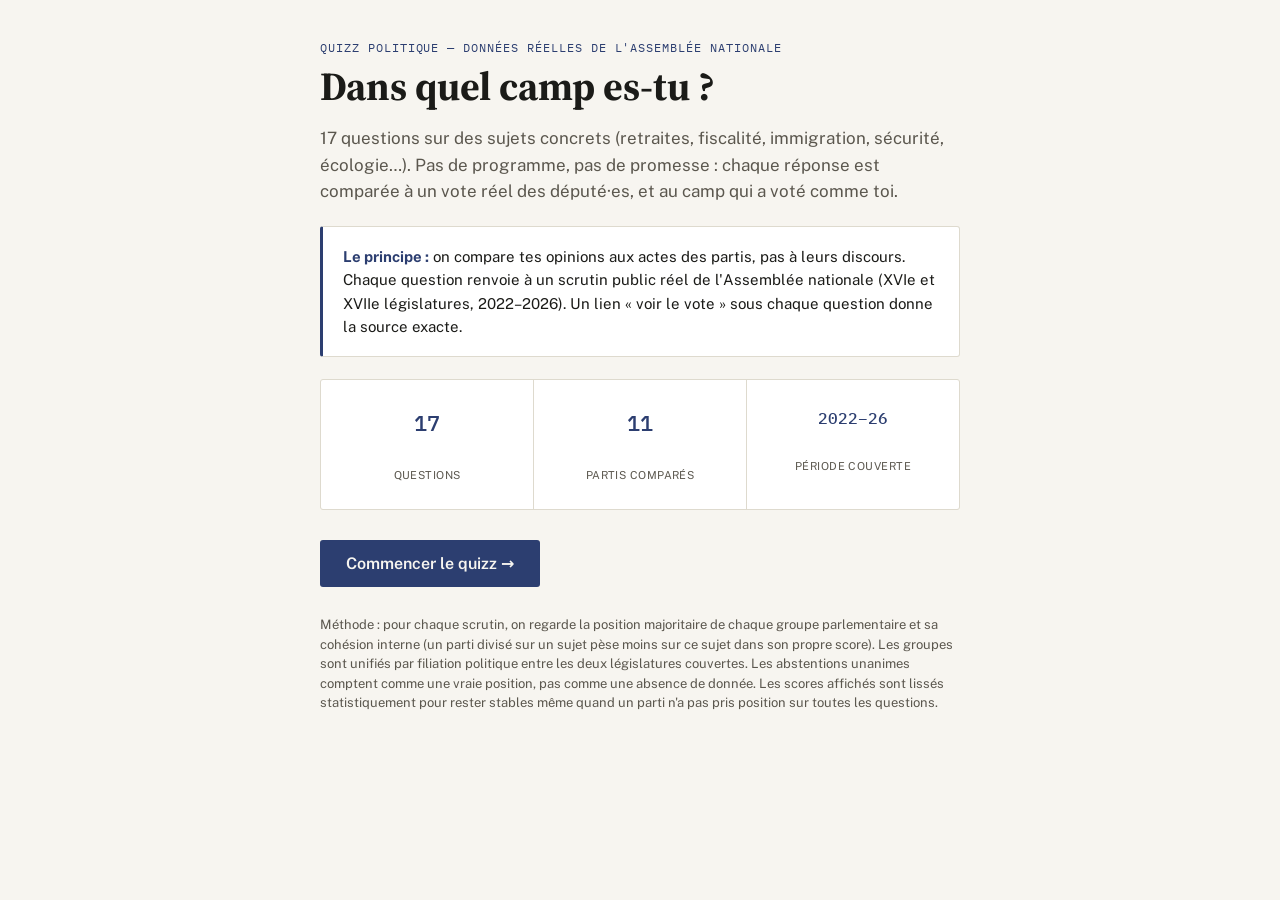
==== site/index.html @ 279d1578 "Premier commit : quiz politique basé sur les votes réels de l'Assemblée nationale Site statique auto" ====
<!doctype html>
<html lang="fr">
<head>
<meta charset="utf-8">
<meta name="viewport" content="width=device-width, initial-scale=1, viewport-fit=cover">
<meta name="description" content="Quiz politique en 17 questions qui compare tes opinions aux votes réels de l'Assemblée nationale (2022-2026), pas aux programmes des partis.">
<title>Dans quel camp es-tu ?</title>
<link rel="preconnect" href="https://fonts.googleapis.com">
<link rel="preconnect" href="https://fonts.gstatic.com" crossorigin>
<link href="https://fonts.googleapis.com/css2?family=Source+Serif+4:opsz,wght@8..60,400;8..60,600;8..60,700&family=Public+Sans:wght@400;500;600;700&family=IBM+Plex+Mono:wght@400;500&display=swap" rel="stylesheet">
<style>
/* Layout concept : un carnet de scrutin — une seule colonne de lecture, une question
   affichée à la fois comme une fiche de vote, des résultats présentés comme un
   dépouillement (barres = hémicycle, couleurs = couleurs officielles des groupes). */
:root{
  --bg:#F7F5F0; --surface:#FFFFFF; --ink:#1B1B18; --ink-soft:#5B574E;
  --rule:#DEDACE; --accent:#2C3E70; --accent-soft:#E7EAF2;
  --pour:#2E6E4E; --contre:#9B3B32; --neutre:#8A8575;
  font-size:16px; color-scheme: light;
}
@media (prefers-color-scheme: dark){
  :root:not([data-theme="light"]){
    --bg:#15140F; --surface:#1E1C16; --ink:#EDEAE1; --ink-soft:#AFA998;
    --rule:#38352B; --accent:#9FB0E0; --accent-soft:#242B40;
    --pour:#6FBF93; --contre:#DD8278; --neutre:#8A8575;
    color-scheme: dark;
  }
}
:root[data-theme="dark"]{
  --bg:#15140F; --surface:#1E1C16; --ink:#EDEAE1; --ink-soft:#AFA998;
  --rule:#38352B; --accent:#9FB0E0; --accent-soft:#242B40;
  --pour:#6FBF93; --contre:#DD8278; --neutre:#8A8575;
  color-scheme: dark;
}
*{box-sizing:border-box;}
body{
  margin:0; background:var(--bg); color:var(--ink);
  font-family:"Public Sans", system-ui, sans-serif;
  padding-left:max(16px, env(safe-area-inset-left,0px));
  padding-right:max(16px, env(safe-area-inset-right,0px));
}
h1,h2,h3{font-family:"Source Serif 4", Georgia, serif; font-weight:700; text-wrap:balance; margin:0;}
.mono{font-family:"IBM Plex Mono", monospace;}
.wrap{max-width:640px; margin:0 auto; padding-block:28px;}
.eyebrow{
  font-family:"IBM Plex Mono", monospace; font-size:12px; letter-spacing:.08em;
  text-transform:uppercase; color:var(--accent); margin-bottom:10px;
}
a{color:var(--accent);}
button{font-family:inherit; cursor:pointer;}
[hidden]{display:none!important;}

/* --- Intro --- */
#intro h1{font-size:clamp(28px,6vw,40px); line-height:1.08; margin-bottom:14px;}
#intro .lede{font-size:17px; color:var(--ink-soft); line-height:1.55; margin-bottom:20px;}
.principe{
  background:var(--surface); border:1px solid var(--rule); border-radius:3px;
  padding:18px 20px; margin:22px 0; border-left:3px solid var(--accent);
}
.principe p{margin:0; font-size:15px; line-height:1.55;}
.principe strong{color:var(--accent);}
.meta-box{
  display:grid; grid-template-columns:repeat(3,1fr); gap:1px;
  background:var(--rule); border:1px solid var(--rule); border-radius:3px;
  overflow:hidden; margin:22px 0;
}
.meta-box div{background:var(--surface); padding:14px 12px; text-align:center;}
.meta-box .num{font-family:"IBM Plex Mono",monospace; font-size:22px; font-weight:500; color:var(--accent);}
.meta-box .lbl{font-size:11px; color:var(--ink-soft); text-transform:uppercase; letter-spacing:.04em; margin-top:4px;}
.btn-primary{
  display:inline-flex; align-items:center; gap:8px;
  background:var(--accent); color:var(--bg); border:none; border-radius:3px;
  padding:14px 26px; font-size:16px; font-weight:600; margin-top:8px;
}
.btn-primary:hover{opacity:.9;}
.footnote{font-size:13px; color:var(--ink-soft); line-height:1.5; margin-top:28px;}

/* --- Quiz --- */
#quiz-header{
  position:sticky; top:env(safe-area-inset-top,0px); z-index:5;
  background:var(--bg); padding-top:16px; padding-bottom:10px;
}
.progress-track{height:4px; background:var(--rule); border-radius:2px; overflow:hidden;}
.progress-fill{height:100%; background:var(--accent); transition:width .3s ease;}
.progress-label{
  display:flex; justify-content:space-between; font-family:"IBM Plex Mono",monospace;
  font-size:12px; color:var(--ink-soft); margin-top:8px;
}
.q-card{
  background:var(--surface); border:1px solid var(--rule); border-radius:4px;
  padding:28px 24px; margin-top:18px;
}
.q-card h2{font-size:clamp(20px,4.5vw,26px); line-height:1.3;}
.choices{display:grid; gap:10px; margin-top:24px;}
.choice-btn{
  display:flex; align-items:center; justify-content:space-between;
  background:var(--bg); border:1.5px solid var(--rule); border-radius:3px;
  padding:14px 18px; font-size:16px; font-weight:600; color:var(--ink);
  text-align:left; transition:border-color .15s, background .15s;
}
.choice-btn .tag{font-family:"IBM Plex Mono",monospace; font-size:12px; opacity:.55;}
.choice-btn[data-v="pour"]:hover,.choice-btn[data-v="pour"].active{border-color:var(--pour); background:color-mix(in srgb, var(--pour) 12%, var(--surface));}
.choice-btn[data-v="contre"]:hover,.choice-btn[data-v="contre"].active{border-color:var(--contre); background:color-mix(in srgb, var(--contre) 12%, var(--surface));}
.choice-btn[data-v="sans_avis"]:hover,.choice-btn[data-v="sans_avis"].active{border-color:var(--neutre); background:color-mix(in srgb, var(--neutre) 12%, var(--surface));}
details.scrutin-ref{margin-top:18px;}
details.scrutin-ref summary{
  font-family:"IBM Plex Mono",monospace; font-size:12px; color:var(--ink-soft);
  cursor:pointer; list-style:none;
}
details.scrutin-ref summary::-webkit-details-marker{display:none;}
details.scrutin-ref summary::before{content:"▸ "; }
details.scrutin-ref[open] summary::before{content:"▾ ";}
.scrutin-detail{
  font-size:13.5px; line-height:1.55; color:var(--ink-soft); margin-top:8px;
  padding:12px 14px; background:var(--accent-soft); border-radius:3px;
}
.scrutin-detail .k{color:var(--ink); font-weight:600;}
.quiz-nav{display:flex; justify-content:space-between; margin-top:18px;}
.nav-btn{
  background:none; border:none; color:var(--ink-soft); font-size:14px;
  font-weight:600; padding:10px 4px;
}
.nav-btn:disabled{opacity:.3; cursor:default;}
.nav-btn.visible-link{color:var(--accent);}

/* --- Résultats --- */
#resultats h1{font-size:clamp(24px,5vw,32px); margin-bottom:6px;}
.resultats-sub{color:var(--ink-soft); font-size:15px; margin-bottom:26px;}
.parti-row{
  background:var(--surface); border:1px solid var(--rule); border-radius:4px;
  margin-bottom:10px; overflow:hidden;
}
.parti-row summary{
  list-style:none; cursor:pointer; padding:16px 18px; display:flex; align-items:center; gap:14px;
}
.parti-row summary::-webkit-details-marker{display:none;}
.parti-row .swatch{width:10px; min-width:10px; border-radius:2px; align-self:stretch;}
.parti-row .body{flex:1; min-width:0;}
.parti-row .nom{font-weight:700; font-size:16px;}
.parti-row .bar-track{height:8px; background:var(--rule); border-radius:4px; margin-top:8px; overflow:hidden;}
.parti-row .bar-fill{height:100%; border-radius:4px;}
.parti-row .score-num{
  font-family:"IBM Plex Mono",monospace; font-size:20px; font-weight:500; min-width:58px; text-align:right;
}
.parti-row .fiab{font-size:11px; color:var(--ink-soft); margin-top:6px;}
.parti-detail{padding:0 18px 18px; border-top:1px solid var(--rule);}
.vote-line{
  display:flex; justify-content:space-between; gap:10px; padding:8px 0;
  border-bottom:1px solid var(--rule); font-size:13.5px;
}
.vote-line:last-child{border-bottom:none;}
.vote-line .q-txt{color:var(--ink-soft); min-width:0;}
.vote-line .tag-accord{
  font-family:"IBM Plex Mono",monospace; font-size:11px; padding:2px 8px; border-radius:10px;
  white-space:nowrap; height:fit-content;
}
.tag-accord.yes{background:color-mix(in srgb, var(--pour) 18%, transparent); color:var(--pour);}
.tag-accord.no{background:color-mix(in srgb, var(--contre) 18%, transparent); color:var(--contre);}
.tag-accord.mid{background:color-mix(in srgb, var(--neutre) 18%, transparent); color:var(--ink-soft);}
.restart-btn{
  margin-top:24px; background:none; border:1.5px solid var(--accent); color:var(--accent);
  border-radius:3px; padding:12px 22px; font-weight:600; font-size:15px;
}
</style>
</head>
<body>

<div class="wrap">

  <section id="intro">
    <p class="eyebrow">Quizz politique — données réelles de l'Assemblée nationale</p>
    <h1>Dans quel camp es-tu ?</h1>
    <p class="lede">17 questions sur des sujets concrets (retraites, fiscalité, immigration, sécurité, écologie…). Pas de programme, pas de promesse : chaque réponse est comparée à un vote réel des député·es, et au camp qui a voté comme toi.</p>

    <div class="principe">
      <p><strong>Le principe :</strong> on compare tes opinions aux actes des partis, pas à leurs discours. Chaque question renvoie à un scrutin public réel de l'Assemblée nationale (XVIe et XVIIe législatures, 2022–2026). Un lien « voir le vote » sous chaque question donne la source exacte.</p>
    </div>

    <div class="meta-box">
      <div><div class="num">17</div><div class="lbl">questions</div></div>
      <div><div class="num">11</div><div class="lbl">partis comparés</div></div>
      <div><div class="num mono" style="font-size:16px">2022–26</div><div class="lbl">période couverte</div></div>
    </div>

    <button class="btn-primary" id="btn-start">Commencer le quizz →</button>

    <p class="footnote">Méthode : pour chaque scrutin, on regarde la position majoritaire de chaque groupe parlementaire et sa cohésion interne (un parti divisé sur un sujet pèse moins sur ce sujet dans son propre score). Les groupes sont unifiés par filiation politique entre les deux législatures couvertes. Les abstentions unanimes comptent comme une vraie position, pas comme une absence de donnée. Les scores affichés sont lissés statistiquement pour rester stables même quand un parti n'a pas pris position sur toutes les questions.</p>
  </section>

  <section id="quiz" hidden>
    <div id="quiz-header">
      <div class="progress-track"><div class="progress-fill" id="progress-fill"></div></div>
      <div class="progress-label"><span id="progress-text">Question 1 / 17</span><span id="progress-pct">0%</span></div>
    </div>
    <div class="q-card">
      <h2 id="q-text"></h2>
      <div class="choices">
        <button class="choice-btn" data-v="pour"><span>Pour</span><span class="tag">P</span></button>
        <button class="choice-btn" data-v="contre"><span>Contre</span><span class="tag">C</span></button>
        <button class="choice-btn" data-v="sans_avis"><span>Sans avis / je ne sais pas</span><span class="tag">—</span></button>
      </div>
      <details class="scrutin-ref">
        <summary>Voir le vote réel correspondant</summary>
        <div class="scrutin-detail" id="scrutin-detail"></div>
      </details>
    </div>
    <div class="quiz-nav">
      <button class="nav-btn" id="btn-prev">← Précédent</button>
      <button class="nav-btn visible-link" id="btn-next" disabled>Suivant →</button>
    </div>
  </section>

  <section id="resultats" hidden>
    <p class="eyebrow">Dépouillement</p>
    <h1>Ton camp</h1>
    <p class="resultats-sub" id="resultats-sub"></p>
    <div id="resultats-list"></div>
    <button class="restart-btn" id="btn-restart">↺ Refaire le quizz</button>
    <p class="footnote">Les scores reflètent la proximité entre tes réponses et les votes réels enregistrés à l'Assemblée nationale — pas une recommandation de vote. Un score élevé peut aussi venir d'un accord « par coïncidence » entre deux partis qui votent pareil pour des raisons opposées : ouvre le détail d'un parti pour voir question par question.</p>
  </section>

</div>

<script>
const DATA = {"questions": [{"id": "fin_de_vie", "texte": "Faut-il légaliser une aide active à mourir pour les patients en phase avancée ou terminale ?", "scrutin_id": "VTANR5L17V8280", "titre_complet": "l'ensemble de la proposition de loi relative au droit à l'aide à mourir (lecture définitive).", "date": "2026-07-15", "resultat": "adopté (291 pour, 241 contre, 29 abstentions, 561 votants)", "note": "CORRECTION : le scrutin_id initial (VTANR5L17V561) était faux — il pointait vers un amendement sans rapport (loi d'urgence Mayotte), probablement une confusion de ma part entre un nombre de votants et un identifiant de scrutin lors de la rédaction initiale. Corrigé avec le vrai scrutin de lecture définitive du 15/07/2026, vérifié directement en base."}, {"id": "retraites_reforme_2023", "texte": "Faut-il abroger la réforme des retraites de 2023 (retour à l'âge légal antérieur à 64 ans) ?", "scrutin_id": "VTANR5L17V2257", "titre_complet": "la proposition de résolution visant à abroger la loi n° 2023-270 du 14 avril 2023 de financement rectificative de la sécurité sociale pour 2023 dite réforme des retraites.", "date": "2025-06-05", "resultat": "adopté (198 pour, 35 contre, 0 abstention, 233 votants)", "note": "Remplace le scrutin retiré (voir _meta.questions_retirees) : celui-ci est une PROPOSITION DE RÉSOLUTION (déposée par les députés communistes), donc sans valeur législative contraignante — c'est une prise de position politique, pas une abrogation effective. À signaler dans le quiz. Contenu vérifié par 3 sources indépendantes (LCP, Le Club des Juristes, datan.fr) : le titre correspond exactement au contenu réel. Répartition des votes vérifiée en base, cohérente avec le clivage attendu : LFI-NFP, PS, Écologistes, GDR et RN ont voté pour (cohésion 1.0 chacun) ; EPR, Dem, HOR ont voté contre (cohésion 1.0 chacun). Participation faible (233/577) typique d'un vote non contraignant où une partie du camp gouvernemental ne s'est pas déplacée plutôt que de voter contre en nombre."}, {"id": "ivg_constitutionnalisation", "texte": "Faut-il inscrire le droit à l'avortement (IVG) dans la Constitution ?", "scrutin_id": "VTANR5L16V3289", "titre_complet": "l'ensemble du projet de loi constitutionnelle relatif à la liberté de recourir à l'interruption volontaire de grossesse (première lecture).", "date": "2024-01-30", "resultat": "adopté (493 pour, 30 contre, 23 abstentions, 546 votants)", "note": "Vote de l'Assemblée en première lecture sur le projet de loi du Gouvernement (le vote final et solennel a eu lieu au Congrès du Parlement le 04/03/2024, réunissant Assemblée+Sénat — hors périmètre de ce projet qui ne couvre que les scrutins de l'Assemblée). ATTENTION, discriminant faible : consensus très large (quasi tous les groupes majoritairement 'pour'), la vraie ligne de clivage est interne à RN (46 pour/12 contre/14 abst) et LR (40 pour/15 contre/4 abst) plutôt qu'entre partis — utile pour situer l'utilisateur, mais ne distinguera pas bien les partis entre eux dans le score de proximité."}, {"id": "rsa_conditionnalite", "texte": "Faut-il conditionner le versement du RSA à 15 heures d'activité hebdomadaire (formation, stage, bénévolat) ?", "scrutin_id": "VTANR5L16V2965", "titre_complet": "l'ensemble du projet de loi pour le plein emploi (texte de la commission mixte paritaire).", "date": "2023-11-14", "resultat": "adopté (190 pour, 147 contre, 5 abstentions, 342 votants)", "note": "Contenu vérifié (LCP, Public Sénat, Previssima) : le texte final instaure les '15h d'activité' comme condition du RSA et transforme Pôle emploi en France Travail. Clivage net et conforme à l'attendu : RE, LR, Dem, HOR pour ; LFI-NUPES, RN, PS, LIOT, Écolo-NUPES, GDR-NUPES contre — à noter, le RN a voté contre ce texte (pas pour les mêmes raisons que la gauche), signal intéressant pour le positionnement du quiz."}, {"id": "nationalite_mayotte", "texte": "Faut-il durcir les conditions d'accès à la nationalité française pour les enfants nés à Mayotte de parents étrangers ?", "scrutin_id": "VTANR5L17V1308", "titre_complet": "l'ensemble de la proposition de loi visant à renforcer les conditions d'accès à la nationalité française à Mayotte (texte de la commission mixte paritaire).", "date": "2025-04-08", "resultat": "adopté (339 pour, 174 contre, 11 abstentions, 524 votants)", "note": "Contenu vérifié via LCP : le texte exige désormais que les DEUX parents (et non un seul comme avant) résident régulièrement et sans interruption à Mayotte depuis au moins un an (contre trois mois auparavant) pour que leur enfant né sur l'île acquière la nationalité française à sa majorité. Clivage de vote net et conforme à l'attendu : RN, EPR, DR, Dem, HOR, LIOT pour (cohésion quasi parfaite) ; LFI-NFP, PS, Écologistes, GDR contre (cohésion parfaite). Vote de lecture définitive/CMP retenu plutôt que la première lecture (258 votants, 06/02/2025) pour avoir la version la plus aboutie et la plus large participation."}, {"id": "impot_ultra_riches", "texte": "Faut-il instaurer un impôt plancher de 2 % sur le patrimoine des contribuables les plus fortunés (type « taxe Zucman ») ?", "scrutin_id": "VTANR5L17V881", "titre_complet": "l'ensemble de la proposition de loi instaurant un impôt plancher de 2 % sur le patrimoine des ultra riches (première lecture).", "date": "2025-02-20", "resultat": "adopté (116 pour, 39 contre, 31 abstentions, 186 votants)", "note": "Vote sur l'ensemble, intitulé explicite. Participation plus faible (186) que les autres votes 'ensemble' — à mentionner si le quiz affiche le taux de participation."}, {"id": "assurance_chomage", "texte": "Faut-il réduire la durée maximale d'indemnisation chômage après une rupture conventionnelle ?", "scrutin_id": "VTANR5L17V7260", "titre_complet": "l'ensemble du projet de loi portant transposition de l'avenant n° 3 du 25 février 2026 au protocole d'accord du 10 novembre 2023 relatif à l'assurance chômage (deuxième lecture).", "date": "2026-06-02", "resultat": "adopté (353 pour, 114 contre, 37 abstentions, 504 votants)", "note": "Vérifié : l'avenant durcit les règles — durée maximale d'indemnisation réduite de 18 à 15 mois (moins de 55 ans), en échange d'un accompagnement renforcé. Ne concerne que les ruptures conventionnelles individuelles, pas tous les demandeurs d'emploi."}, {"id": "encadrement_loyers", "texte": "Faut-il encadrer les loyers dans les zones tendues ?", "scrutin_id": "VTANR5L17V2262", "titre_complet": "l'ensemble de la proposition de loi expérimentant l'encadrement des loyers et améliorant l'habitat dans les outre-mer (première lecture).", "date": "2025-06-05", "resultat": "adopté (169 pour, 0 contre, 3 abstentions, 172 votants)", "note": "ID de scrutin à reconfirmer en base (extrait de la recherche par titre, non ré-interrogé individuellement) avant usage — même procédure que les autres mais non revérifié faute de temps."}, {"id": "moratoire_eolien_solaire_fessenheim", "texte": "Faut-il imposer un moratoire sur les nouvelles installations éoliennes et solaires, et rouvrir la centrale nucléaire de Fessenheim ?", "scrutin_id": "VTANR5L17V2653", "titre_complet": "l'ensemble de la proposition de loi portant programmation nationale pour l'énergie et le climat pour les années 2025 à 2035 (première lecture).", "date": "2025-06-24", "resultat": "rejeté (142 pour, 377 contre, 47 abstentions, 566 votants)", "note": "Correction après vérification (ma 1ère note indiquait 'adopté' par erreur, sans avoir vérifié — c'est faux). Le texte initial (programmation énergie-climat, origine Sénat) a été profondément remanié en séance par le RN et LR, qui y ont ajouté un moratoire sur l'éolien/le solaire et la réouverture de Fessenheim. Résultat : la gauche ET l'ex-majorité présidentielle (EPR, MoDem, Horizons) ont voté contre (pas pour les mêmes raisons), RN+UDR ont voté pour, LR s'est très majoritairement abstenu. Vérifié indépendamment dans la base : DR (LR) est bien en abstention sur ce scrutin, cohérent avec la source. Question reformulée pour refléter ce que le texte contenait vraiment (moratoire EnR + Fessenheim), pas une question générique sur 'le nucléaire'."}, {"id": "ratio_soignants_hopital", "texte": "Faut-il imposer un nombre minimum de soignants par patient hospitalisé ?", "scrutin_id": "VTANR5L17V600", "titre_complet": "l'ensemble de la proposition de loi, adoptée par le Sénat, relative à l'instauration d'un nombre minimum de soignants par patient hospitalisé (première lecture).", "date": "2025-01-23", "resultat": "adopté (138 pour, 3 contre, 70 abstentions, 211 votants)", "note": "Vote sur l'ensemble, intitulé explicite, sujet hôpital/santé publique bien identifié (absent de la curation thématique précédente)."}, {"id": "securite_ordre_public", "texte": "Faut-il renforcer les pouvoirs des forces de l'ordre pour répondre aux troubles à l'ordre public ?", "scrutin_id": "VTANR5L17V8433", "titre_complet": "l'ensemble du projet de loi visant à offrir des réponses immédiates aux phénomènes troublant l'ordre public, la sécurité et la tranquillité de nos concitoyens (texte de la commission mixte paritaire).", "date": "2026-07-21", "resultat": "adopté (351 pour, 179 contre, 7 abstentions, 537 votants)", "note": "Inchangé depuis la 1ère curation."}, {"id": "narcotrafic_retention", "texte": "Faut-il renforcer la rétention administrative et les mesures de sécurité contre le narcotrafic et le risque terroriste ?", "scrutin_id": "VTANR5L17V6318", "titre_complet": "l'ensemble de la proposition de loi visant à renforcer la sécurité, la rétention administrative et la prévention des risques d'attentat (première lecture).", "date": "2026-05-05", "resultat": "adopté (345 pour, 177 contre, 13 abstentions, 535 votants)", "note": "Inchangé depuis la 1ère curation."}, {"id": "fraude_fiscale_sociale", "texte": "Faut-il renforcer la lutte contre la fraude fiscale et sociale ?", "scrutin_id": "VTANR5L17V6023", "titre_complet": "l'ensemble du projet de loi relatif à la lutte contre les fraudes sociales et fiscales (première lecture).", "date": "2026-04-07", "resultat": "adopté (363 pour, 194 contre, 9 abstentions, 566 votants)", "note": "Inchangé depuis la 1ère curation."}, {"id": "budget_2025", "texte": "Étiez-vous favorable au volet recettes du budget de l'État pour 2025 ?", "scrutin_id": "VTANR5L17V438", "titre_complet": "la première partie du projet de loi de finances pour 2025 (première lecture).", "date": "2024-11-12", "resultat": "rejeté (192 pour, 362 contre, 19 abstentions, 573 votants)", "note": "Inchangé depuis la 1ère curation."}, {"id": "montagne_territoires", "texte": "Faut-il adopter des mesures spécifiques de soutien aux territoires de montagne ?", "scrutin_id": "VTANR5L17V8421", "titre_complet": "l'ensemble de la proposition de loi pour une montagne vivante et souveraine (texte de la commission mixte paritaire).", "date": "2026-07-20", "resultat": "adopté (376 pour, 92 contre, 4 abstentions, 472 votants)", "note": "Inchangé depuis la 1ère curation."}, {"id": "soutien_ukraine", "texte": "La France doit-elle renforcer son soutien à l'Ukraine face à la Russie ?", "scrutin_id": "VTANR5L17V988", "titre_complet": "l'article unique de la proposition de résolution européenne appelant au renforcement du soutien à l'Ukraine.", "date": "2025-03-12", "resultat": "adopté (288 pour, 54 contre, 132 abstentions, 474 votants)", "note": "Résolution (non contraignante) plutôt que loi — à signaler dans le quiz que c'est une prise de position politique, pas une mesure concrète votée."}, {"id": "retraites_agricoles", "texte": "Faut-il revaloriser les pensions de retraite des agriculteurs ?", "scrutin_id": "VTANR5L17V7324", "titre_complet": "l'ensemble de la proposition de loi portant plusieurs mesures de justice en faveur de la revalorisation des pensions de retraites agricoles (première lecture).", "date": "2026-06-04", "resultat": "adopté (82 pour, 1 contre, 5 abstentions, 88 votants)", "note": "Participation assez faible (88/577) — sujet plus consensuel, risque de ne pas bien différencier les partis. À tester avec le calcul de cohésion avant de l'inclure dans le quiz final."}], "positions": {"fin_de_vie": {"scrutin_id": "VTANR5L17V8280", "confiance": "haute", "poids": 1.0, "familles": {"ecologistes": {"famille_libelle": "Écologistes", "position": "pour", "cohesion_rice": 0.886, "pour": 33, "contre": 2, "abstention": 1, "non_votant": 0}, "gdr": {"famille_libelle": "Gauche démocrate et républicaine (PCF et apparentés)", "position": "pour", "cohesion_rice": 0.667, "pour": 10, "contre": 2, "abstention": 3, "non_votant": 0}, "horizons": {"famille_libelle": "Horizons", "position": "contre", "cohesion_rice": 0.059, "pour": 16, "contre": 18, "abstention": 1, "non_votant": 0}, "lfi": {"famille_libelle": "La France insoumise", "position": "pour", "cohesion_rice": 0.937, "pour": 61, "contre": 2, "abstention": 3, "non_votant": 0}, "liot": {"famille_libelle": "LIOT", "position": "pour", "cohesion_rice": 0.111, "pour": 10, "contre": 8, "abstention": 4, "non_votant": 0}, "lr_dr": {"famille_libelle": "Les Républicains / Droite Républicaine", "position": "contre", "cohesion_rice": 0.783, "pour": 5, "contre": 41, "abstention": 2, "non_votant": 0}, "macronistes": {"famille_libelle": "Macronistes (Renaissance / EPR)", "position": "pour", "cohesion_rice": 0.561, "pour": 64, "contre": 18, "abstention": 9, "non_votant": 0}, "modem": {"famille_libelle": "MoDem (Démocrates)", "position": "pour", "cohesion_rice": 0.111, "pour": 20, "contre": 16, "abstention": 0, "non_votant": 0}, "ps": {"famille_libelle": "Parti socialiste", "position": "pour", "cohesion_rice": 0.869, "pour": 57, "contre": 4, "abstention": 6, "non_votant": 0}, "rn": {"famille_libelle": "Rassemblement National", "position": "contre", "cohesion_rice": 0.797, "pour": 12, "contre": 106, "abstention": 0, "non_votant": 0}, "udr": {"famille_libelle": "UDR (Ciotti)", "position": "contre", "cohesion_rice": 1.0, "pour": 0, "contre": 17, "abstention": 0, "non_votant": 0}}}, "retraites_reforme_2023": {"scrutin_id": "VTANR5L17V2257", "confiance": "haute", "poids": 1.0, "familles": {"ecologistes": {"famille_libelle": "Écologistes", "position": "pour", "cohesion_rice": 1.0, "pour": 33, "contre": 0, "abstention": 0, "non_votant": 1}, "gdr": {"famille_libelle": "Gauche démocrate et républicaine (PCF et apparentés)", "position": "pour", "cohesion_rice": 1.0, "pour": 17, "contre": 0, "abstention": 0, "non_votant": 0}, "horizons": {"famille_libelle": "Horizons", "position": "contre", "cohesion_rice": 1.0, "pour": 0, "contre": 7, "abstention": 0, "non_votant": 0}, "lfi": {"famille_libelle": "La France insoumise", "position": "pour", "cohesion_rice": 1.0, "pour": 59, "contre": 0, "abstention": 0, "non_votant": 0}, "liot": {"famille_libelle": "LIOT", "position": "pour", "cohesion_rice": 0.143, "pour": 4, "contre": 3, "abstention": 0, "non_votant": 0}, "lr_dr": {"famille_libelle": "Les Républicains / Droite Républicaine", "position": "contre", "cohesion_rice": 1.0, "pour": 0, "contre": 1, "abstention": 0, "non_votant": 0}, "macronistes": {"famille_libelle": "Macronistes (Renaissance / EPR)", "position": "contre", "cohesion_rice": 1.0, "pour": 0, "contre": 11, "abstention": 0, "non_votant": 1}, "modem": {"famille_libelle": "MoDem (Démocrates)", "position": "contre", "cohesion_rice": 1.0, "pour": 0, "contre": 11, "abstention": 0, "non_votant": 0}, "ps": {"famille_libelle": "Parti socialiste", "position": "pour", "cohesion_rice": 1.0, "pour": 44, "contre": 0, "abstention": 0, "non_votant": 0}, "rn": {"famille_libelle": "Rassemblement National", "position": "pour", "cohesion_rice": 1.0, "pour": 41, "contre": 0, "abstention": 0, "non_votant": 0}}}, "ivg_constitutionnalisation": {"scrutin_id": "VTANR5L16V3289", "confiance": "haute", "poids": 1.0, "familles": {"ecologistes": {"famille_libelle": "Écologistes", "position": "pour", "cohesion_rice": 1.0, "pour": 23, "contre": 0, "abstention": 0, "non_votant": 0}, "gdr": {"famille_libelle": "Gauche démocrate et républicaine (PCF et apparentés)", "position": "pour", "cohesion_rice": 1.0, "pour": 20, "contre": 0, "abstention": 0, "non_votant": 0}, "horizons": {"famille_libelle": "Horizons", "position": "pour", "cohesion_rice": 1.0, "pour": 26, "contre": 0, "abstention": 0, "non_votant": 0}, "lfi": {"famille_libelle": "La France insoumise", "position": "pour", "cohesion_rice": 1.0, "pour": 75, "contre": 0, "abstention": 0, "non_votant": 0}, "liot": {"famille_libelle": "LIOT", "position": "pour", "cohesion_rice": 0.9, "pour": 19, "contre": 1, "abstention": 2, "non_votant": 0}, "lr_dr": {"famille_libelle": "Les Républicains / Droite Républicaine", "position": "pour", "cohesion_rice": 0.455, "pour": 40, "contre": 15, "abstention": 4, "non_votant": 0}, "macronistes": {"famille_libelle": "Macronistes (Renaissance / EPR)", "position": "pour", "cohesion_rice": 1.0, "pour": 164, "contre": 0, "abstention": 0, "non_votant": 0}, "modem": {"famille_libelle": "MoDem (Démocrates)", "position": "pour", "cohesion_rice": 1.0, "pour": 47, "contre": 0, "abstention": 2, "non_votant": 0}, "ps": {"famille_libelle": "Parti socialiste", "position": "pour", "cohesion_rice": 1.0, "pour": 31, "contre": 0, "abstention": 0, "non_votant": 0}, "rn": {"famille_libelle": "Rassemblement National", "position": "pour", "cohesion_rice": 0.586, "pour": 46, "contre": 12, "abstention": 14, "non_votant": 0}}}, "rsa_conditionnalite": {"scrutin_id": "VTANR5L16V2965", "confiance": "haute", "poids": 1.0, "familles": {"ecologistes": {"famille_libelle": "Écologistes", "position": "contre", "cohesion_rice": 1.0, "pour": 0, "contre": 9, "abstention": 0, "non_votant": 0}, "gdr": {"famille_libelle": "Gauche démocrate et républicaine (PCF et apparentés)", "position": "contre", "cohesion_rice": 1.0, "pour": 0, "contre": 8, "abstention": 0, "non_votant": 0}, "horizons": {"famille_libelle": "Horizons", "position": "pour", "cohesion_rice": 1.0, "pour": 20, "contre": 0, "abstention": 0, "non_votant": 0}, "lfi": {"famille_libelle": "La France insoumise", "position": "contre", "cohesion_rice": 1.0, "pour": 0, "contre": 50, "abstention": 0, "non_votant": 1}, "liot": {"famille_libelle": "LIOT", "position": "contre", "cohesion_rice": 1.0, "pour": 0, "contre": 10, "abstention": 4, "non_votant": 0}, "lr_dr": {"famille_libelle": "Les Républicains / Droite Républicaine", "position": "pour", "cohesion_rice": 1.0, "pour": 36, "contre": 0, "abstention": 1, "non_votant": 0}, "macronistes": {"famille_libelle": "Macronistes (Renaissance / EPR)", "position": "pour", "cohesion_rice": 1.0, "pour": 102, "contre": 0, "abstention": 0, "non_votant": 0}, "modem": {"famille_libelle": "MoDem (Démocrates)", "position": "pour", "cohesion_rice": 1.0, "pour": 31, "contre": 0, "abstention": 0, "non_votant": 0}, "ps": {"famille_libelle": "Parti socialiste", "position": "contre", "cohesion_rice": 1.0, "pour": 0, "contre": 20, "abstention": 0, "non_votant": 0}, "rn": {"famille_libelle": "Rassemblement National", "position": "contre", "cohesion_rice": 1.0, "pour": 0, "contre": 49, "abstention": 0, "non_votant": 0}}}, "nationalite_mayotte": {"scrutin_id": "VTANR5L17V1308", "confiance": "haute", "poids": 1.0, "familles": {"ecologistes": {"famille_libelle": "Écologistes", "position": "contre", "cohesion_rice": 1.0, "pour": 0, "contre": 32, "abstention": 0, "non_votant": 0}, "gdr": {"famille_libelle": "Gauche démocrate et républicaine (PCF et apparentés)", "position": "contre", "cohesion_rice": 1.0, "pour": 0, "contre": 13, "abstention": 0, "non_votant": 0}, "horizons": {"famille_libelle": "Horizons", "position": "pour", "cohesion_rice": 1.0, "pour": 32, "contre": 0, "abstention": 0, "non_votant": 0}, "lfi": {"famille_libelle": "La France insoumise", "position": "contre", "cohesion_rice": 1.0, "pour": 0, "contre": 65, "abstention": 0, "non_votant": 0}, "liot": {"famille_libelle": "LIOT", "position": "pour", "cohesion_rice": 1.0, "pour": 13, "contre": 0, "abstention": 0, "non_votant": 0}, "lr_dr": {"famille_libelle": "Les Républicains / Droite Républicaine", "position": "pour", "cohesion_rice": 1.0, "pour": 47, "contre": 0, "abstention": 0, "non_votant": 0}, "macronistes": {"famille_libelle": "Macronistes (Renaissance / EPR)", "position": "pour", "cohesion_rice": 1.0, "pour": 73, "contre": 0, "abstention": 4, "non_votant": 2}, "modem": {"famille_libelle": "MoDem (Démocrates)", "position": "pour", "cohesion_rice": 0.935, "pour": 30, "contre": 1, "abstention": 3, "non_votant": 0}, "ps": {"famille_libelle": "Parti socialiste", "position": "contre", "cohesion_rice": 1.0, "pour": 0, "contre": 61, "abstention": 3, "non_votant": 0}, "rn": {"famille_libelle": "Rassemblement National", "position": "pour", "cohesion_rice": 1.0, "pour": 122, "contre": 0, "abstention": 0, "non_votant": 0}}}, "impot_ultra_riches": {"scrutin_id": "VTANR5L17V881", "confiance": "haute", "poids": 1.0, "familles": {"ecologistes": {"famille_libelle": "Écologistes", "position": "pour", "cohesion_rice": 1.0, "pour": 38, "contre": 0, "abstention": 0, "non_votant": 0}, "gdr": {"famille_libelle": "Gauche démocrate et républicaine (PCF et apparentés)", "position": "pour", "cohesion_rice": 1.0, "pour": 5, "contre": 0, "abstention": 0, "non_votant": 0}, "horizons": {"famille_libelle": "Horizons", "position": "contre", "cohesion_rice": 1.0, "pour": 0, "contre": 7, "abstention": 3, "non_votant": 0}, "lfi": {"famille_libelle": "La France insoumise", "position": "pour", "cohesion_rice": 1.0, "pour": 37, "contre": 0, "abstention": 0, "non_votant": 0}, "lr_dr": {"famille_libelle": "Les Républicains / Droite Républicaine", "position": "contre", "cohesion_rice": 1.0, "pour": 0, "contre": 3, "abstention": 0, "non_votant": 0}, "macronistes": {"famille_libelle": "Macronistes (Renaissance / EPR)", "position": "contre", "cohesion_rice": 1.0, "pour": 0, "contre": 16, "abstention": 0, "non_votant": 1}, "modem": {"famille_libelle": "MoDem (Démocrates)", "position": "contre", "cohesion_rice": 1.0, "pour": 0, "contre": 9, "abstention": 0, "non_votant": 0}, "ps": {"famille_libelle": "Parti socialiste", "position": "pour", "cohesion_rice": 1.0, "pour": 36, "contre": 0, "abstention": 0, "non_votant": 0}, "rn": {"famille_libelle": "Rassemblement National", "position": "abstention", "cohesion_rice": 1.0, "pour": 0, "contre": 0, "abstention": 28, "non_votant": 0}}}, "assurance_chomage": {"scrutin_id": "VTANR5L17V7260", "confiance": "haute", "poids": 1.0, "familles": {"ecologistes": {"famille_libelle": "Écologistes", "position": "contre", "cohesion_rice": 1.0, "pour": 0, "contre": 14, "abstention": 0, "non_votant": 0}, "gdr": {"famille_libelle": "Gauche démocrate et républicaine (PCF et apparentés)", "position": "contre", "cohesion_rice": 1.0, "pour": 0, "contre": 17, "abstention": 0, "non_votant": 0}, "horizons": {"famille_libelle": "Horizons", "position": "pour", "cohesion_rice": 1.0, "pour": 30, "contre": 0, "abstention": 0, "non_votant": 0}, "lfi": {"famille_libelle": "La France insoumise", "position": "contre", "cohesion_rice": 1.0, "pour": 0, "contre": 63, "abstention": 0, "non_votant": 0}, "liot": {"famille_libelle": "LIOT", "position": "pour", "cohesion_rice": 0.81, "pour": 19, "contre": 2, "abstention": 0, "non_votant": 0}, "lr_dr": {"famille_libelle": "Les Républicains / Droite Républicaine", "position": "pour", "cohesion_rice": 1.0, "pour": 44, "contre": 0, "abstention": 0, "non_votant": 0}, "macronistes": {"famille_libelle": "Macronistes (Renaissance / EPR)", "position": "pour", "cohesion_rice": 1.0, "pour": 87, "contre": 0, "abstention": 0, "non_votant": 1}, "modem": {"famille_libelle": "MoDem (Démocrates)", "position": "pour", "cohesion_rice": 1.0, "pour": 33, "contre": 0, "abstention": 0, "non_votant": 0}, "ps": {"famille_libelle": "Parti socialiste", "position": "contre", "cohesion_rice": 0.895, "pour": 1, "contre": 18, "abstention": 37, "non_votant": 0}, "rn": {"famille_libelle": "Rassemblement National", "position": "pour", "cohesion_rice": 1.0, "pour": 115, "contre": 0, "abstention": 0, "non_votant": 0}, "udr": {"famille_libelle": "UDR (Ciotti)", "position": "pour", "cohesion_rice": 1.0, "pour": 14, "contre": 0, "abstention": 0, "non_votant": 0}}}, "encadrement_loyers": {"scrutin_id": "VTANR5L17V2262", "confiance": "haute", "poids": 1.0, "familles": {"ecologistes": {"famille_libelle": "Écologistes", "position": "pour", "cohesion_rice": 1.0, "pour": 22, "contre": 0, "abstention": 0, "non_votant": 1}, "gdr": {"famille_libelle": "Gauche démocrate et républicaine (PCF et apparentés)", "position": "pour", "cohesion_rice": 1.0, "pour": 17, "contre": 0, "abstention": 0, "non_votant": 0}, "horizons": {"famille_libelle": "Horizons", "position": "pour", "cohesion_rice": 1.0, "pour": 7, "contre": 0, "abstention": 0, "non_votant": 0}, "lfi": {"famille_libelle": "La France insoumise", "position": "pour", "cohesion_rice": 1.0, "pour": 33, "contre": 0, "abstention": 0, "non_votant": 0}, "liot": {"famille_libelle": "LIOT", "position": "pour", "cohesion_rice": 1.0, "pour": 1, "contre": 0, "abstention": 0, "non_votant": 0}, "lr_dr": {"famille_libelle": "Les Républicains / Droite Républicaine", "position": "pour", "cohesion_rice": 1.0, "pour": 2, "contre": 0, "abstention": 0, "non_votant": 0}, "macronistes": {"famille_libelle": "Macronistes (Renaissance / EPR)", "position": "pour", "cohesion_rice": 1.0, "pour": 13, "contre": 0, "abstention": 0, "non_votant": 1}, "modem": {"famille_libelle": "MoDem (Démocrates)", "position": "pour", "cohesion_rice": 1.0, "pour": 8, "contre": 0, "abstention": 0, "non_votant": 0}, "ps": {"famille_libelle": "Parti socialiste", "position": "pour", "cohesion_rice": 1.0, "pour": 26, "contre": 0, "abstention": 0, "non_votant": 0}, "rn": {"famille_libelle": "Rassemblement National", "position": "pour", "cohesion_rice": 1.0, "pour": 39, "contre": 0, "abstention": 0, "non_votant": 0}}}, "moratoire_eolien_solaire_fessenheim": {"scrutin_id": "VTANR5L17V2653", "confiance": "haute", "poids": 1.0, "familles": {"ecologistes": {"famille_libelle": "Écologistes", "position": "contre", "cohesion_rice": 1.0, "pour": 0, "contre": 37, "abstention": 0, "non_votant": 0}, "gdr": {"famille_libelle": "Gauche démocrate et républicaine (PCF et apparentés)", "position": "contre", "cohesion_rice": 1.0, "pour": 0, "contre": 13, "abstention": 0, "non_votant": 0}, "horizons": {"famille_libelle": "Horizons", "position": "contre", "cohesion_rice": 1.0, "pour": 0, "contre": 34, "abstention": 0, "non_votant": 0}, "lfi": {"famille_libelle": "La France insoumise", "position": "contre", "cohesion_rice": 1.0, "pour": 0, "contre": 71, "abstention": 0, "non_votant": 0}, "liot": {"famille_libelle": "LIOT", "position": "contre", "cohesion_rice": 1.0, "pour": 0, "contre": 23, "abstention": 0, "non_votant": 0}, "lr_dr": {"famille_libelle": "Les Républicains / Droite Républicaine", "position": "pour", "cohesion_rice": 1.0, "pour": 2, "contre": 0, "abstention": 46, "non_votant": 0}, "macronistes": {"famille_libelle": "Macronistes (Renaissance / EPR)", "position": "contre", "cohesion_rice": 1.0, "pour": 0, "contre": 90, "abstention": 1, "non_votant": 1}, "modem": {"famille_libelle": "MoDem (Démocrates)", "position": "contre", "cohesion_rice": 1.0, "pour": 0, "contre": 36, "abstention": 0, "non_votant": 0}, "ps": {"famille_libelle": "Parti socialiste", "position": "contre", "cohesion_rice": 1.0, "pour": 0, "contre": 66, "abstention": 0, "non_votant": 0}, "rn": {"famille_libelle": "Rassemblement National", "position": "pour", "cohesion_rice": 1.0, "pour": 122, "contre": 0, "abstention": 0, "non_votant": 0}}}, "ratio_soignants_hopital": {"scrutin_id": "VTANR5L17V600", "confiance": "haute", "poids": 1.0, "familles": {"ecologistes": {"famille_libelle": "Écologistes", "position": "pour", "cohesion_rice": 1.0, "pour": 27, "contre": 0, "abstention": 0, "non_votant": 0}, "gdr": {"famille_libelle": "Gauche démocrate et républicaine (PCF et apparentés)", "position": "pour", "cohesion_rice": 1.0, "pour": 6, "contre": 0, "abstention": 0, "non_votant": 0}, "horizons": {"famille_libelle": "Horizons", "position": "contre", "cohesion_rice": 0.333, "pour": 1, "contre": 2, "abstention": 7, "non_votant": 1}, "lfi": {"famille_libelle": "La France insoumise", "position": "pour", "cohesion_rice": 1.0, "pour": 35, "contre": 0, "abstention": 0, "non_votant": 0}, "liot": {"famille_libelle": "LIOT", "position": "pour", "cohesion_rice": 1.0, "pour": 4, "contre": 0, "abstention": 0, "non_votant": 0}, "lr_dr": {"famille_libelle": "Les Républicains / Droite Républicaine", "position": "pour", "cohesion_rice": 1.0, "pour": 2, "contre": 0, "abstention": 0, "non_votant": 2}, "macronistes": {"famille_libelle": "Macronistes (Renaissance / EPR)", "position": "contre", "cohesion_rice": 1.0, "pour": 0, "contre": 1, "abstention": 26, "non_votant": 4}, "modem": {"famille_libelle": "MoDem (Démocrates)", "position": "pour", "cohesion_rice": 1.0, "pour": 1, "contre": 0, "abstention": 6, "non_votant": 0}, "ps": {"famille_libelle": "Parti socialiste", "position": "pour", "cohesion_rice": 1.0, "pour": 62, "contre": 0, "abstention": 0, "non_votant": 0}, "rn": {"famille_libelle": "Rassemblement National", "position": "abstention", "cohesion_rice": 1.0, "pour": 0, "contre": 0, "abstention": 30, "non_votant": 0}}}, "securite_ordre_public": {"scrutin_id": "VTANR5L17V8433", "confiance": "haute", "poids": 1.0, "familles": {"ecologistes": {"famille_libelle": "Écologistes", "position": "contre", "cohesion_rice": 1.0, "pour": 0, "contre": 36, "abstention": 0, "non_votant": 0}, "gdr": {"famille_libelle": "Gauche démocrate et républicaine (PCF et apparentés)", "position": "contre", "cohesion_rice": 1.0, "pour": 0, "contre": 15, "abstention": 0, "non_votant": 0}, "horizons": {"famille_libelle": "Horizons", "position": "pour", "cohesion_rice": 1.0, "pour": 32, "contre": 0, "abstention": 0, "non_votant": 1}, "lfi": {"famille_libelle": "La France insoumise", "position": "contre", "cohesion_rice": 1.0, "pour": 0, "contre": 71, "abstention": 0, "non_votant": 0}, "liot": {"famille_libelle": "LIOT", "position": "pour", "cohesion_rice": 0.895, "pour": 18, "contre": 1, "abstention": 4, "non_votant": 0}, "lr_dr": {"famille_libelle": "Les Républicains / Droite Républicaine", "position": "pour", "cohesion_rice": 1.0, "pour": 46, "contre": 0, "abstention": 1, "non_votant": 0}, "macronistes": {"famille_libelle": "Macronistes (Renaissance / EPR)", "position": "pour", "cohesion_rice": 1.0, "pour": 84, "contre": 0, "abstention": 0, "non_votant": 1}, "modem": {"famille_libelle": "MoDem (Démocrates)", "position": "pour", "cohesion_rice": 1.0, "pour": 33, "contre": 0, "abstention": 0, "non_votant": 0}, "ps": {"famille_libelle": "Parti socialiste", "position": "contre", "cohesion_rice": 1.0, "pour": 0, "contre": 56, "abstention": 1, "non_votant": 0}, "rn": {"famille_libelle": "Rassemblement National", "position": "pour", "cohesion_rice": 1.0, "pour": 114, "contre": 0, "abstention": 0, "non_votant": 0}, "udr": {"famille_libelle": "UDR (Ciotti)", "position": "pour", "cohesion_rice": 1.0, "pour": 17, "contre": 0, "abstention": 0, "non_votant": 0}}}, "narcotrafic_retention": {"scrutin_id": "VTANR5L17V6318", "confiance": "haute", "poids": 1.0, "familles": {"ecologistes": {"famille_libelle": "Écologistes", "position": "contre", "cohesion_rice": 1.0, "pour": 0, "contre": 36, "abstention": 0, "non_votant": 0}, "gdr": {"famille_libelle": "Gauche démocrate et républicaine (PCF et apparentés)", "position": "contre", "cohesion_rice": 1.0, "pour": 0, "contre": 15, "abstention": 1, "non_votant": 0}, "horizons": {"famille_libelle": "Horizons", "position": "pour", "cohesion_rice": 1.0, "pour": 35, "contre": 0, "abstention": 0, "non_votant": 0}, "lfi": {"famille_libelle": "La France insoumise", "position": "contre", "cohesion_rice": 1.0, "pour": 0, "contre": 67, "abstention": 0, "non_votant": 0}, "liot": {"famille_libelle": "LIOT", "position": "pour", "cohesion_rice": 1.0, "pour": 11, "contre": 0, "abstention": 10, "non_votant": 0}, "lr_dr": {"famille_libelle": "Les Républicains / Droite Républicaine", "position": "pour", "cohesion_rice": 1.0, "pour": 44, "contre": 0, "abstention": 0, "non_votant": 0}, "macronistes": {"famille_libelle": "Macronistes (Renaissance / EPR)", "position": "pour", "cohesion_rice": 1.0, "pour": 80, "contre": 0, "abstention": 0, "non_votant": 1}, "modem": {"famille_libelle": "MoDem (Démocrates)", "position": "pour", "cohesion_rice": 1.0, "pour": 33, "contre": 0, "abstention": 2, "non_votant": 0}, "ps": {"famille_libelle": "Parti socialiste", "position": "contre", "cohesion_rice": 1.0, "pour": 0, "contre": 58, "abstention": 0, "non_votant": 0}, "rn": {"famille_libelle": "Rassemblement National", "position": "pour", "cohesion_rice": 1.0, "pour": 117, "contre": 0, "abstention": 0, "non_votant": 0}, "udr": {"famille_libelle": "UDR (Ciotti)", "position": "pour", "cohesion_rice": 1.0, "pour": 17, "contre": 0, "abstention": 0, "non_votant": 0}}}, "fraude_fiscale_sociale": {"scrutin_id": "VTANR5L17V6023", "confiance": "haute", "poids": 1.0, "familles": {"ecologistes": {"famille_libelle": "Écologistes", "position": "contre", "cohesion_rice": 1.0, "pour": 0, "contre": 35, "abstention": 0, "non_votant": 0}, "gdr": {"famille_libelle": "Gauche démocrate et républicaine (PCF et apparentés)", "position": "contre", "cohesion_rice": 1.0, "pour": 0, "contre": 17, "abstention": 0, "non_votant": 0}, "horizons": {"famille_libelle": "Horizons", "position": "pour", "cohesion_rice": 1.0, "pour": 32, "contre": 0, "abstention": 0, "non_votant": 0}, "lfi": {"famille_libelle": "La France insoumise", "position": "contre", "cohesion_rice": 1.0, "pour": 0, "contre": 71, "abstention": 0, "non_votant": 0}, "liot": {"famille_libelle": "LIOT", "position": "pour", "cohesion_rice": 0.857, "pour": 13, "contre": 1, "abstention": 8, "non_votant": 0}, "lr_dr": {"famille_libelle": "Les Républicains / Droite Républicaine", "position": "pour", "cohesion_rice": 1.0, "pour": 48, "contre": 0, "abstention": 0, "non_votant": 0}, "macronistes": {"famille_libelle": "Macronistes (Renaissance / EPR)", "position": "pour", "cohesion_rice": 1.0, "pour": 87, "contre": 0, "abstention": 0, "non_votant": 0}, "modem": {"famille_libelle": "MoDem (Démocrates)", "position": "pour", "cohesion_rice": 1.0, "pour": 36, "contre": 0, "abstention": 0, "non_votant": 0}, "ps": {"famille_libelle": "Parti socialiste", "position": "contre", "cohesion_rice": 1.0, "pour": 0, "contre": 69, "abstention": 0, "non_votant": 0}, "rn": {"famille_libelle": "Rassemblement National", "position": "pour", "cohesion_rice": 1.0, "pour": 122, "contre": 0, "abstention": 0, "non_votant": 0}, "udr": {"famille_libelle": "UDR (Ciotti)", "position": "pour", "cohesion_rice": 1.0, "pour": 17, "contre": 0, "abstention": 0, "non_votant": 0}}}, "budget_2025": {"scrutin_id": "VTANR5L17V438", "confiance": "haute", "poids": 1.0, "familles": {"ecologistes": {"famille_libelle": "Écologistes", "position": "pour", "cohesion_rice": 1.0, "pour": 37, "contre": 0, "abstention": 1, "non_votant": 0}, "gdr": {"famille_libelle": "Gauche démocrate et républicaine (PCF et apparentés)", "position": "pour", "cohesion_rice": 1.0, "pour": 17, "contre": 0, "abstention": 0, "non_votant": 0}, "horizons": {"famille_libelle": "Horizons", "position": "contre", "cohesion_rice": 1.0, "pour": 0, "contre": 34, "abstention": 0, "non_votant": 0}, "lfi": {"famille_libelle": "La France insoumise", "position": "pour", "cohesion_rice": 1.0, "pour": 71, "contre": 0, "abstention": 0, "non_votant": 0}, "liot": {"famille_libelle": "LIOT", "position": "contre", "cohesion_rice": 1.0, "pour": 0, "contre": 12, "abstention": 11, "non_votant": 0}, "lr_dr": {"famille_libelle": "Les Républicains / Droite Républicaine", "position": "contre", "cohesion_rice": 1.0, "pour": 0, "contre": 47, "abstention": 0, "non_votant": 0}, "macronistes": {"famille_libelle": "Macronistes (Renaissance / EPR)", "position": "contre", "cohesion_rice": 0.977, "pour": 1, "contre": 87, "abstention": 4, "non_votant": 1}, "modem": {"famille_libelle": "MoDem (Démocrates)", "position": "contre", "cohesion_rice": 1.0, "pour": 0, "contre": 36, "abstention": 0, "non_votant": 0}, "ps": {"famille_libelle": "Parti socialiste", "position": "pour", "cohesion_rice": 1.0, "pour": 66, "contre": 0, "abstention": 0, "non_votant": 0}, "rn": {"famille_libelle": "Rassemblement National", "position": "contre", "cohesion_rice": 1.0, "pour": 0, "contre": 125, "abstention": 0, "non_votant": 0}}}, "montagne_territoires": {"scrutin_id": "VTANR5L17V8421", "confiance": "haute", "poids": 1.0, "familles": {"ecologistes": {"famille_libelle": "Écologistes", "position": "contre", "cohesion_rice": 1.0, "pour": 0, "contre": 29, "abstention": 1, "non_votant": 0}, "gdr": {"famille_libelle": "Gauche démocrate et républicaine (PCF et apparentés)", "position": "pour", "cohesion_rice": 1.0, "pour": 14, "contre": 0, "abstention": 0, "non_votant": 0}, "horizons": {"famille_libelle": "Horizons", "position": "pour", "cohesion_rice": 1.0, "pour": 33, "contre": 0, "abstention": 0, "non_votant": 0}, "lfi": {"famille_libelle": "La France insoumise", "position": "contre", "cohesion_rice": 1.0, "pour": 0, "contre": 63, "abstention": 0, "non_votant": 0}, "liot": {"famille_libelle": "LIOT", "position": "pour", "cohesion_rice": 1.0, "pour": 19, "contre": 0, "abstention": 2, "non_votant": 0}, "lr_dr": {"famille_libelle": "Les Républicains / Droite Républicaine", "position": "pour", "cohesion_rice": 1.0, "pour": 48, "contre": 0, "abstention": 0, "non_votant": 0}, "macronistes": {"famille_libelle": "Macronistes (Renaissance / EPR)", "position": "pour", "cohesion_rice": 1.0, "pour": 66, "contre": 0, "abstention": 0, "non_votant": 1}, "modem": {"famille_libelle": "MoDem (Démocrates)", "position": "pour", "cohesion_rice": 1.0, "pour": 35, "contre": 0, "abstention": 0, "non_votant": 0}, "ps": {"famille_libelle": "Parti socialiste", "position": "pour", "cohesion_rice": 1.0, "pour": 42, "contre": 0, "abstention": 1, "non_votant": 0}, "rn": {"famille_libelle": "Rassemblement National", "position": "pour", "cohesion_rice": 1.0, "pour": 97, "contre": 0, "abstention": 0, "non_votant": 0}, "udr": {"famille_libelle": "UDR (Ciotti)", "position": "pour", "cohesion_rice": 1.0, "pour": 17, "contre": 0, "abstention": 0, "non_votant": 0}}}, "soutien_ukraine": {"scrutin_id": "VTANR5L17V988", "confiance": "moyenne", "poids": 0.7, "familles": {"ecologistes": {"famille_libelle": "Écologistes", "position": "pour", "cohesion_rice": 1.0, "pour": 34, "contre": 0, "abstention": 2, "non_votant": 0}, "gdr": {"famille_libelle": "Gauche démocrate et républicaine (PCF et apparentés)", "position": "contre", "cohesion_rice": 1.0, "pour": 0, "contre": 9, "abstention": 3, "non_votant": 0}, "horizons": {"famille_libelle": "Horizons", "position": "pour", "cohesion_rice": 1.0, "pour": 33, "contre": 0, "abstention": 0, "non_votant": 0}, "lfi": {"famille_libelle": "La France insoumise", "position": "contre", "cohesion_rice": 1.0, "pour": 0, "contre": 45, "abstention": 0, "non_votant": 0}, "liot": {"famille_libelle": "LIOT", "position": "pour", "cohesion_rice": 1.0, "pour": 23, "contre": 0, "abstention": 0, "non_votant": 0}, "lr_dr": {"famille_libelle": "Les Républicains / Droite Républicaine", "position": "pour", "cohesion_rice": 1.0, "pour": 28, "contre": 0, "abstention": 0, "non_votant": 0}, "macronistes": {"famille_libelle": "Macronistes (Renaissance / EPR)", "position": "pour", "cohesion_rice": 1.0, "pour": 81, "contre": 0, "abstention": 0, "non_votant": 0}, "modem": {"famille_libelle": "MoDem (Démocrates)", "position": "pour", "cohesion_rice": 1.0, "pour": 36, "contre": 0, "abstention": 0, "non_votant": 0}, "ps": {"famille_libelle": "Parti socialiste", "position": "pour", "cohesion_rice": 1.0, "pour": 46, "contre": 0, "abstention": 0, "non_votant": 0}, "rn": {"famille_libelle": "Rassemblement National", "position": "abstention", "cohesion_rice": 1.0, "pour": 0, "contre": 0, "abstention": 114, "non_votant": 0}}}, "retraites_agricoles": {"scrutin_id": "VTANR5L17V7324", "confiance": "moyenne", "poids": 0.7, "familles": {"ecologistes": {"famille_libelle": "Écologistes", "position": "pour", "cohesion_rice": 1.0, "pour": 9, "contre": 0, "abstention": 0, "non_votant": 0}, "gdr": {"famille_libelle": "Gauche démocrate et républicaine (PCF et apparentés)", "position": "pour", "cohesion_rice": 1.0, "pour": 8, "contre": 0, "abstention": 0, "non_votant": 0}, "horizons": {"famille_libelle": "Horizons", "position": "pour", "cohesion_rice": 1.0, "pour": 3, "contre": 0, "abstention": 3, "non_votant": 0}, "lfi": {"famille_libelle": "La France insoumise", "position": "pour", "cohesion_rice": 1.0, "pour": 18, "contre": 0, "abstention": 0, "non_votant": 0}, "liot": {"famille_libelle": "LIOT", "position": "pour", "cohesion_rice": 1.0, "pour": 1, "contre": 0, "abstention": 0, "non_votant": 0}, "lr_dr": {"famille_libelle": "Les Républicains / Droite Républicaine", "position": "pour", "cohesion_rice": 1.0, "pour": 1, "contre": 0, "abstention": 0, "non_votant": 0}, "macronistes": {"famille_libelle": "Macronistes (Renaissance / EPR)", "position": "pour", "cohesion_rice": 1.0, "pour": 7, "contre": 0, "abstention": 2, "non_votant": 1}, "modem": {"famille_libelle": "MoDem (Démocrates)", "position": "pour", "cohesion_rice": 0.6, "pour": 4, "contre": 1, "abstention": 0, "non_votant": 0}, "ps": {"famille_libelle": "Parti socialiste", "position": "pour", "cohesion_rice": 1.0, "pour": 8, "contre": 0, "abstention": 0, "non_votant": 0}, "rn": {"famille_libelle": "Rassemblement National", "position": "pour", "cohesion_rice": 1.0, "pour": 20, "contre": 0, "abstention": 0, "non_votant": 1}, "udr": {"famille_libelle": "UDR (Ciotti)", "position": "pour", "cohesion_rice": 1.0, "pour": 3, "contre": 0, "abstention": 0, "non_votant": 0}}}}, "partis": {"macronistes": {"nom": "EPR", "couleur": "#7B4591", "nom_long": "Ensemble pour la République"}, "modem": {"nom": "Dem", "couleur": "#F07E26", "nom_long": "Les Démocrates (MoDem)"}, "horizons": {"nom": "HOR", "couleur": "#B5E2F9", "nom_long": "Horizons"}, "rn": {"nom": "RN", "couleur": "#313567", "nom_long": "Rassemblement National"}, "lfi": {"nom": "LFI-NFP", "couleur": "#C00D0D", "nom_long": "La France insoumise"}, "ps": {"nom": "SOC", "couleur": "#F5B4CE", "nom_long": "Parti socialiste"}, "ecologistes": {"nom": "EcoS", "couleur": "#77AA79", "nom_long": "Écologistes"}, "gdr": {"nom": "GDR", "couleur": "#830E21", "nom_long": "Gauche démocrate et républicaine"}, "lr_dr": {"nom": "DR", "couleur": "#8CB0DC", "nom_long": "Droite Républicaine (ex-LR)"}, "liot": {"nom": "LIOT", "couleur": "#FFD96F", "nom_long": "LIOT"}, "udr": {"nom": "UDR", "couleur": "#3367A7", "nom_long": "UDR (Ciotti)"}}};
const K_PRIOR = 2.0;

function accord(reponseUser, positionParti){
  if (reponseUser === 'sans_avis' || positionParti === 'abstention' || positionParti === 'indetermine') return 0.5;
  return reponseUser === positionParti ? 1 : 0;
}

function scorePartis(positions, reponses){
  const totaux = {}; const toutes = {};
  const nPosees = Object.keys(reponses).length;
  for (const [qid, reponse] of Object.entries(reponses)){
    const pq = positions[qid]; if (!pq) continue;
    const poidsS = pq.poids;
    for (const [fid, info] of Object.entries(pq.familles)){
      toutes[fid] = info.famille_libelle;
      const cohesion = info.cohesion_rice;
      if (cohesion === null || cohesion === undefined) continue;
      const a = accord(reponse, info.position);
      const poidsEff = poidsS * cohesion;
      if (!totaux[fid]) totaux[fid] = {num:0, denom:0, detail:[]};
      totaux[fid].num += a*poidsEff;
      totaux[fid].denom += poidsEff;
      totaux[fid].detail.push({qid, reponse, position: info.position, accord:a});
    }
  }
  const res = {};
  for (const [fid, libelle] of Object.entries(toutes)){
    const t = totaux[fid] || {num:0, denom:0, detail:[]};
    const score = (t.num + K_PRIOR*0.5) / (t.denom + K_PRIOR);
    res[fid] = {libelle, score, nEff:t.detail.length, nPosees, fiabilite: nPosees? t.detail.length/nPosees : 0, detail:t.detail};
  }
  return Object.entries(res).sort((a,b)=>b[1].score-a[1].score);
}

// --- State ---
let idx = 0;
const reponses = {};
const Q = DATA.questions;

const introEl = document.getElementById('intro');
const quizEl = document.getElementById('quiz');
const resEl = document.getElementById('resultats');

document.getElementById('btn-start').addEventListener('click', ()=>{
  introEl.hidden = true; quizEl.hidden = false;
  renderQuestion();
});

function renderQuestion(){
  const q = Q[idx];
  document.getElementById('q-text').textContent = q.texte;
  document.getElementById('progress-text').textContent = `Question ${idx+1} / ${Q.length}`;
  document.getElementById('progress-pct').textContent = Math.round((idx)/Q.length*100) + '%';
  document.getElementById('progress-fill').style.width = (idx/Q.length*100) + '%';

  const detail = document.getElementById('scrutin-detail');
  detail.innerHTML = `
    <div><span class="k">Scrutin :</span> ${q.titre_complet}</div>
    <div style="margin-top:6px"><span class="k">Date :</span> ${q.date} — <span class="k">Résultat :</span> ${q.resultat}</div>
    ${q.note ? `<div style="margin-top:6px">${q.note}</div>` : ''}
    <div class="mono" style="margin-top:6px; opacity:.6; font-size:11px">${q.scrutin_id}</div>
  `;
  document.querySelector('.scrutin-ref').open = false;

  document.querySelectorAll('.choice-btn').forEach(btn=>{
    btn.classList.toggle('active', reponses[q.id] === btn.dataset.v);
  });
  document.getElementById('btn-prev').disabled = idx === 0;
  document.getElementById('btn-next').disabled = !reponses[q.id];
  document.getElementById('btn-next').textContent = idx === Q.length-1 ? 'Voir mon camp →' : 'Suivant →';
}

document.querySelectorAll('.choice-btn').forEach(btn=>{
  btn.addEventListener('click', ()=>{
    reponses[Q[idx].id] = btn.dataset.v;
    renderQuestion();
  });
});

document.getElementById('btn-prev').addEventListener('click', ()=>{
  if (idx>0){ idx--; renderQuestion(); }
});
document.getElementById('btn-next').addEventListener('click', ()=>{
  if (idx < Q.length-1){ idx++; renderQuestion(); }
  else { showResultats(); }
});

function showResultats(){
  quizEl.hidden = true; resEl.hidden = false;
  const classement = scorePartis(DATA.positions, reponses);
  const nRepondu = Object.values(reponses).filter(v=>v!=='sans_avis').length;
  document.getElementById('resultats-sub').textContent =
    `D'après tes ${nRepondu} réponses tranchées sur ${Q.length} questions, voici les partis dont les votes à l'Assemblée se rapprochent le plus des tiens.`;

  const list = document.getElementById('resultats-list');
  list.innerHTML = '';
  const maxScore = Math.max(...classement.map(([,r])=>r.score), 0.01);

  classement.forEach(([fid, r])=>{
    const parti = DATA.partis[fid] || {nom_long: r.libelle, couleur: '#888'};
    const pct = Math.round(r.score*100);
    const width = Math.round(r.score/maxScore*100);
    const details = document.createElement('details');
    details.className = 'parti-row';
    const votesHtml = r.detail.map(d=>{
      const q = Q.find(x=>x.id===d.qid);
      const cls = d.accord===1?'yes':(d.accord===0?'no':'mid');
      const label = d.accord===1?'accord':(d.accord===0?'désaccord':'neutre');
      return `<div class="vote-line"><span class="q-txt">${q ? q.texte : d.qid}</span><span class="tag-accord ${cls}">${label}</span></div>`;
    }).join('');
    details.innerHTML = `
      <summary>
        <span class="swatch" style="background:${parti.couleur}"></span>
        <span class="body">
          <span class="nom">${parti.nom_long}</span>
          <div class="bar-track"><div class="bar-fill" style="width:${width}%; background:${parti.couleur}"></div></div>
          <div class="fiab">Score basé sur ${r.nEff}/${r.nPosees} questions avec position connue</div>
        </span>
        <span class="score-num">${pct}%</span>
      </summary>
      <div class="parti-detail">${votesHtml || '<p style="color:var(--ink-soft);font-size:13px">Pas assez de données pour le détail.</p>'}</div>
    `;
    list.appendChild(details);
  });
}

document.getElementById('btn-restart').addEventListener('click', ()=>{
  idx = 0;
  for (const k in reponses) delete reponses[k];
  resEl.hidden = true; introEl.hidden = false;
});
</script>

</body>
</html>
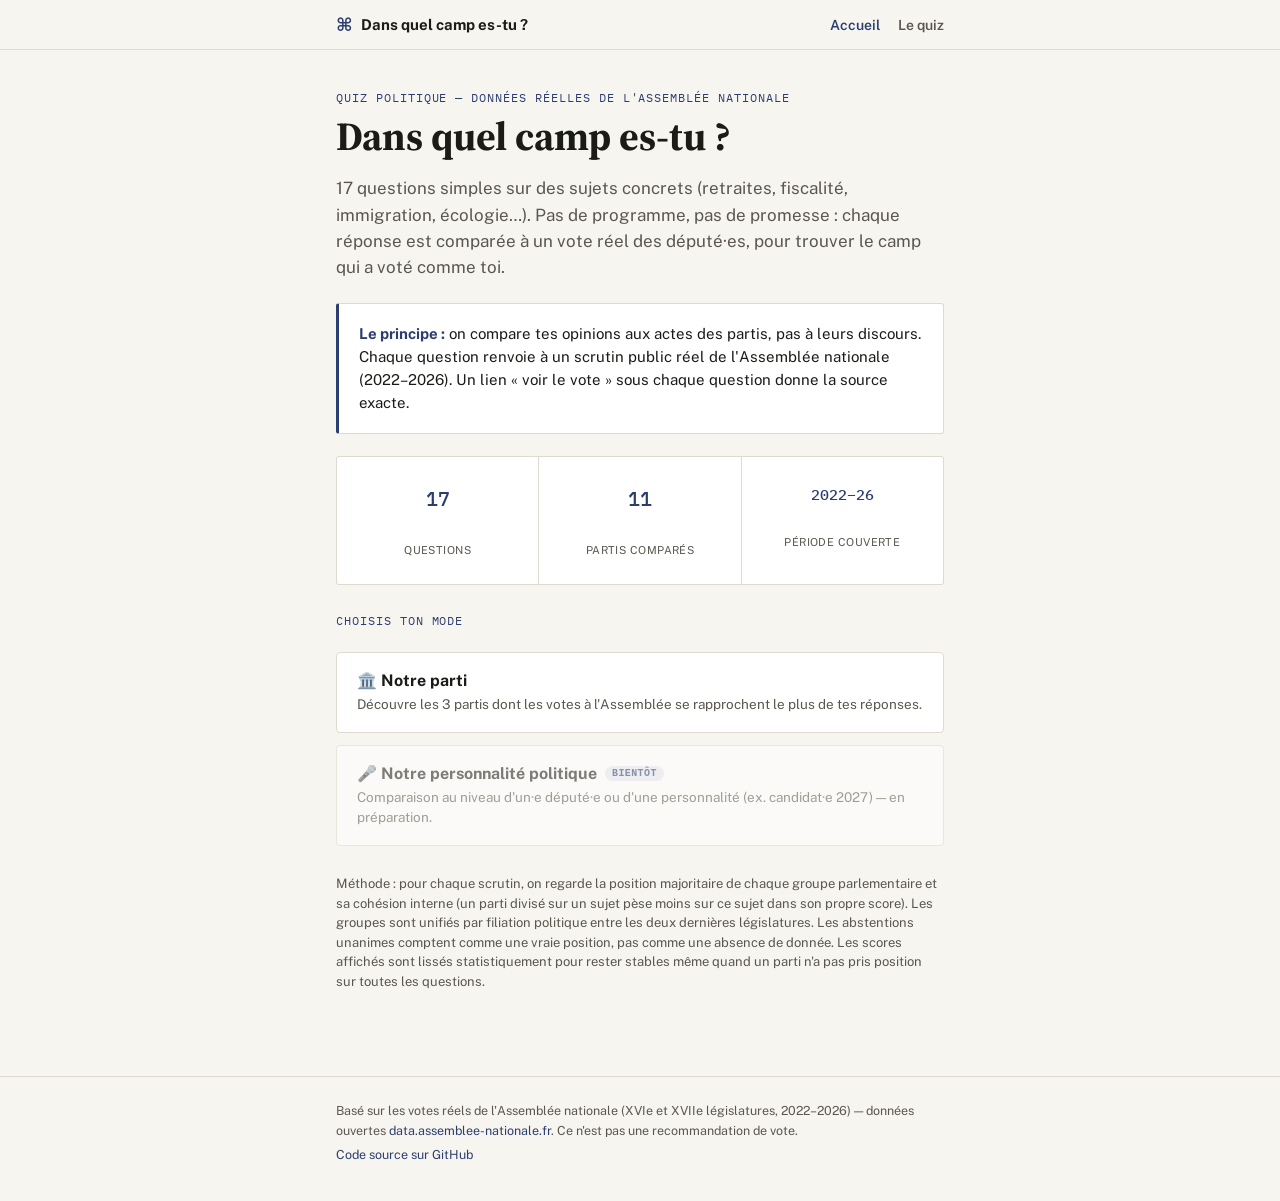
==== commit 634d13da: "Refonte du site : structure multi-fichiers, questions simplifiées, résultats en cercles - Remplace l" ====
--- a/site/index.html
+++ b/site/index.html
@@ -3,358 +3,52 @@
 <head>
 <meta charset="utf-8">
 <meta name="viewport" content="width=device-width, initial-scale=1, viewport-fit=cover">
-<meta name="description" content="Quiz politique en 17 questions qui compare tes opinions aux votes réels de l'Assemblée nationale (2022-2026), pas aux programmes des partis.">
 <title>Dans quel camp es-tu ?</title>
+<meta name="description" content="Quiz politique qui compare tes opinions aux votes réels de l'Assemblée nationale (2022-2026), pas aux programmes des partis.">
 <link rel="preconnect" href="https://fonts.googleapis.com">
 <link rel="preconnect" href="https://fonts.gstatic.com" crossorigin>
 <link href="https://fonts.googleapis.com/css2?family=Source+Serif+4:opsz,wght@8..60,400;8..60,600;8..60,700&family=Public+Sans:wght@400;500;600;700&family=IBM+Plex+Mono:wght@400;500&display=swap" rel="stylesheet">
-<style>
-/* Layout concept : un carnet de scrutin — une seule colonne de lecture, une question
-   affichée à la fois comme une fiche de vote, des résultats présentés comme un
-   dépouillement (barres = hémicycle, couleurs = couleurs officielles des groupes). */
-:root{
-  --bg:#F7F5F0; --surface:#FFFFFF; --ink:#1B1B18; --ink-soft:#5B574E;
-  --rule:#DEDACE; --accent:#2C3E70; --accent-soft:#E7EAF2;
-  --pour:#2E6E4E; --contre:#9B3B32; --neutre:#8A8575;
-  font-size:16px; color-scheme: light;
-}
-@media (prefers-color-scheme: dark){
-  :root:not([data-theme="light"]){
-    --bg:#15140F; --surface:#1E1C16; --ink:#EDEAE1; --ink-soft:#AFA998;
-    --rule:#38352B; --accent:#9FB0E0; --accent-soft:#242B40;
-    --pour:#6FBF93; --contre:#DD8278; --neutre:#8A8575;
-    color-scheme: dark;
-  }
-}
-:root[data-theme="dark"]{
-  --bg:#15140F; --surface:#1E1C16; --ink:#EDEAE1; --ink-soft:#AFA998;
-  --rule:#38352B; --accent:#9FB0E0; --accent-soft:#242B40;
-  --pour:#6FBF93; --contre:#DD8278; --neutre:#8A8575;
-  color-scheme: dark;
-}
-*{box-sizing:border-box;}
-body{
-  margin:0; background:var(--bg); color:var(--ink);
-  font-family:"Public Sans", system-ui, sans-serif;
-  padding-left:max(16px, env(safe-area-inset-left,0px));
-  padding-right:max(16px, env(safe-area-inset-right,0px));
-}
-h1,h2,h3{font-family:"Source Serif 4", Georgia, serif; font-weight:700; text-wrap:balance; margin:0;}
-.mono{font-family:"IBM Plex Mono", monospace;}
-.wrap{max-width:640px; margin:0 auto; padding-block:28px;}
-.eyebrow{
-  font-family:"IBM Plex Mono", monospace; font-size:12px; letter-spacing:.08em;
-  text-transform:uppercase; color:var(--accent); margin-bottom:10px;
-}
-a{color:var(--accent);}
-button{font-family:inherit; cursor:pointer;}
-[hidden]{display:none!important;}
-
-/* --- Intro --- */
-#intro h1{font-size:clamp(28px,6vw,40px); line-height:1.08; margin-bottom:14px;}
-#intro .lede{font-size:17px; color:var(--ink-soft); line-height:1.55; margin-bottom:20px;}
-.principe{
-  background:var(--surface); border:1px solid var(--rule); border-radius:3px;
-  padding:18px 20px; margin:22px 0; border-left:3px solid var(--accent);
-}
-.principe p{margin:0; font-size:15px; line-height:1.55;}
-.principe strong{color:var(--accent);}
-.meta-box{
-  display:grid; grid-template-columns:repeat(3,1fr); gap:1px;
-  background:var(--rule); border:1px solid var(--rule); border-radius:3px;
-  overflow:hidden; margin:22px 0;
-}
-.meta-box div{background:var(--surface); padding:14px 12px; text-align:center;}
-.meta-box .num{font-family:"IBM Plex Mono",monospace; font-size:22px; font-weight:500; color:var(--accent);}
-.meta-box .lbl{font-size:11px; color:var(--ink-soft); text-transform:uppercase; letter-spacing:.04em; margin-top:4px;}
-.btn-primary{
-  display:inline-flex; align-items:center; gap:8px;
-  background:var(--accent); color:var(--bg); border:none; border-radius:3px;
-  padding:14px 26px; font-size:16px; font-weight:600; margin-top:8px;
-}
-.btn-primary:hover{opacity:.9;}
-.footnote{font-size:13px; color:var(--ink-soft); line-height:1.5; margin-top:28px;}
-
-/* --- Quiz --- */
-#quiz-header{
-  position:sticky; top:env(safe-area-inset-top,0px); z-index:5;
-  background:var(--bg); padding-top:16px; padding-bottom:10px;
-}
-.progress-track{height:4px; background:var(--rule); border-radius:2px; overflow:hidden;}
-.progress-fill{height:100%; background:var(--accent); transition:width .3s ease;}
-.progress-label{
-  display:flex; justify-content:space-between; font-family:"IBM Plex Mono",monospace;
-  font-size:12px; color:var(--ink-soft); margin-top:8px;
-}
-.q-card{
-  background:var(--surface); border:1px solid var(--rule); border-radius:4px;
-  padding:28px 24px; margin-top:18px;
-}
-.q-card h2{font-size:clamp(20px,4.5vw,26px); line-height:1.3;}
-.choices{display:grid; gap:10px; margin-top:24px;}
-.choice-btn{
-  display:flex; align-items:center; justify-content:space-between;
-  background:var(--bg); border:1.5px solid var(--rule); border-radius:3px;
-  padding:14px 18px; font-size:16px; font-weight:600; color:var(--ink);
-  text-align:left; transition:border-color .15s, background .15s;
-}
-.choice-btn .tag{font-family:"IBM Plex Mono",monospace; font-size:12px; opacity:.55;}
-.choice-btn[data-v="pour"]:hover,.choice-btn[data-v="pour"].active{border-color:var(--pour); background:color-mix(in srgb, var(--pour) 12%, var(--surface));}
-.choice-btn[data-v="contre"]:hover,.choice-btn[data-v="contre"].active{border-color:var(--contre); background:color-mix(in srgb, var(--contre) 12%, var(--surface));}
-.choice-btn[data-v="sans_avis"]:hover,.choice-btn[data-v="sans_avis"].active{border-color:var(--neutre); background:color-mix(in srgb, var(--neutre) 12%, var(--surface));}
-details.scrutin-ref{margin-top:18px;}
-details.scrutin-ref summary{
-  font-family:"IBM Plex Mono",monospace; font-size:12px; color:var(--ink-soft);
-  cursor:pointer; list-style:none;
-}
-details.scrutin-ref summary::-webkit-details-marker{display:none;}
-details.scrutin-ref summary::before{content:"▸ "; }
-details.scrutin-ref[open] summary::before{content:"▾ ";}
-.scrutin-detail{
-  font-size:13.5px; line-height:1.55; color:var(--ink-soft); margin-top:8px;
-  padding:12px 14px; background:var(--accent-soft); border-radius:3px;
-}
-.scrutin-detail .k{color:var(--ink); font-weight:600;}
-.quiz-nav{display:flex; justify-content:space-between; margin-top:18px;}
-.nav-btn{
-  background:none; border:none; color:var(--ink-soft); font-size:14px;
-  font-weight:600; padding:10px 4px;
-}
-.nav-btn:disabled{opacity:.3; cursor:default;}
-.nav-btn.visible-link{color:var(--accent);}
-
-/* --- Résultats --- */
-#resultats h1{font-size:clamp(24px,5vw,32px); margin-bottom:6px;}
-.resultats-sub{color:var(--ink-soft); font-size:15px; margin-bottom:26px;}
-.parti-row{
-  background:var(--surface); border:1px solid var(--rule); border-radius:4px;
-  margin-bottom:10px; overflow:hidden;
-}
-.parti-row summary{
-  list-style:none; cursor:pointer; padding:16px 18px; display:flex; align-items:center; gap:14px;
-}
-.parti-row summary::-webkit-details-marker{display:none;}
-.parti-row .swatch{width:10px; min-width:10px; border-radius:2px; align-self:stretch;}
-.parti-row .body{flex:1; min-width:0;}
-.parti-row .nom{font-weight:700; font-size:16px;}
-.parti-row .bar-track{height:8px; background:var(--rule); border-radius:4px; margin-top:8px; overflow:hidden;}
-.parti-row .bar-fill{height:100%; border-radius:4px;}
-.parti-row .score-num{
-  font-family:"IBM Plex Mono",monospace; font-size:20px; font-weight:500; min-width:58px; text-align:right;
-}
-.parti-row .fiab{font-size:11px; color:var(--ink-soft); margin-top:6px;}
-.parti-detail{padding:0 18px 18px; border-top:1px solid var(--rule);}
-.vote-line{
-  display:flex; justify-content:space-between; gap:10px; padding:8px 0;
-  border-bottom:1px solid var(--rule); font-size:13.5px;
-}
-.vote-line:last-child{border-bottom:none;}
-.vote-line .q-txt{color:var(--ink-soft); min-width:0;}
-.vote-line .tag-accord{
-  font-family:"IBM Plex Mono",monospace; font-size:11px; padding:2px 8px; border-radius:10px;
-  white-space:nowrap; height:fit-content;
-}
-.tag-accord.yes{background:color-mix(in srgb, var(--pour) 18%, transparent); color:var(--pour);}
-.tag-accord.no{background:color-mix(in srgb, var(--contre) 18%, transparent); color:var(--contre);}
-.tag-accord.mid{background:color-mix(in srgb, var(--neutre) 18%, transparent); color:var(--ink-soft);}
-.restart-btn{
-  margin-top:24px; background:none; border:1.5px solid var(--accent); color:var(--accent);
-  border-radius:3px; padding:12px 22px; font-weight:600; font-size:15px;
-}
-</style>
+<link rel="stylesheet" href="css/style.css">
 </head>
 <body>
 
+<div id="site-header"></div>
+
 <div class="wrap">
-
-  <section id="intro">
-    <p class="eyebrow">Quizz politique — données réelles de l'Assemblée nationale</p>
+  <section class="hero">
+    <p class="eyebrow">Quiz politique — données réelles de l'Assemblée nationale</p>
     <h1>Dans quel camp es-tu ?</h1>
-    <p class="lede">17 questions sur des sujets concrets (retraites, fiscalité, immigration, sécurité, écologie…). Pas de programme, pas de promesse : chaque réponse est comparée à un vote réel des député·es, et au camp qui a voté comme toi.</p>
+    <p class="lede">17 questions simples sur des sujets concrets (retraites, fiscalité, immigration, écologie…). Pas de programme, pas de promesse : chaque réponse est comparée à un vote réel des député·es, pour trouver le camp qui a voté comme toi.</p>
 
     <div class="principe">
-      <p><strong>Le principe :</strong> on compare tes opinions aux actes des partis, pas à leurs discours. Chaque question renvoie à un scrutin public réel de l'Assemblée nationale (XVIe et XVIIe législatures, 2022–2026). Un lien « voir le vote » sous chaque question donne la source exacte.</p>
+      <p><strong>Le principe :</strong> on compare tes opinions aux actes des partis, pas à leurs discours. Chaque question renvoie à un scrutin public réel de l'Assemblée nationale (2022–2026). Un lien « voir le vote » sous chaque question donne la source exacte.</p>
     </div>
 
     <div class="meta-box">
       <div><div class="num">17</div><div class="lbl">questions</div></div>
       <div><div class="num">11</div><div class="lbl">partis comparés</div></div>
-      <div><div class="num mono" style="font-size:16px">2022–26</div><div class="lbl">période couverte</div></div>
+      <div><div class="num mono" style="font-size:15px">2022–26</div><div class="lbl">période couverte</div></div>
     </div>
 
-    <button class="btn-primary" id="btn-start">Commencer le quizz →</button>
+    <p class="eyebrow" style="margin-top:28px">Choisis ton mode</p>
+    <div class="mode-choice">
+      <a class="mode-card" href="quiz.html">
+        <div class="mode-title">🏛️ Notre parti</div>
+        <div class="mode-desc">Découvre les 3 partis dont les votes à l'Assemblée se rapprochent le plus de tes réponses.</div>
+      </a>
+      <div class="mode-card disabled">
+        <div class="mode-title">🎤 Notre personnalité politique <span class="badge-soon">bientôt</span></div>
+        <div class="mode-desc">Comparaison au niveau d'un·e député·e ou d'une personnalité (ex. candidat·e 2027) — en préparation.</div>
+      </div>
+    </div>
 
-    <p class="footnote">Méthode : pour chaque scrutin, on regarde la position majoritaire de chaque groupe parlementaire et sa cohésion interne (un parti divisé sur un sujet pèse moins sur ce sujet dans son propre score). Les groupes sont unifiés par filiation politique entre les deux législatures couvertes. Les abstentions unanimes comptent comme une vraie position, pas comme une absence de donnée. Les scores affichés sont lissés statistiquement pour rester stables même quand un parti n'a pas pris position sur toutes les questions.</p>
+    <p class="footnote">Méthode : pour chaque scrutin, on regarde la position majoritaire de chaque groupe parlementaire et sa cohésion interne (un parti divisé sur un sujet pèse moins sur ce sujet dans son propre score). Les groupes sont unifiés par filiation politique entre les deux dernières législatures. Les abstentions unanimes comptent comme une vraie position, pas comme une absence de donnée. Les scores affichés sont lissés statistiquement pour rester stables même quand un parti n'a pas pris position sur toutes les questions.</p>
   </section>
-
-  <section id="quiz" hidden>
-    <div id="quiz-header">
-      <div class="progress-track"><div class="progress-fill" id="progress-fill"></div></div>
-      <div class="progress-label"><span id="progress-text">Question 1 / 17</span><span id="progress-pct">0%</span></div>
-    </div>
-    <div class="q-card">
-      <h2 id="q-text"></h2>
-      <div class="choices">
-        <button class="choice-btn" data-v="pour"><span>Pour</span><span class="tag">P</span></button>
-        <button class="choice-btn" data-v="contre"><span>Contre</span><span class="tag">C</span></button>
-        <button class="choice-btn" data-v="sans_avis"><span>Sans avis / je ne sais pas</span><span class="tag">—</span></button>
-      </div>
-      <details class="scrutin-ref">
-        <summary>Voir le vote réel correspondant</summary>
-        <div class="scrutin-detail" id="scrutin-detail"></div>
-      </details>
-    </div>
-    <div class="quiz-nav">
-      <button class="nav-btn" id="btn-prev">← Précédent</button>
-      <button class="nav-btn visible-link" id="btn-next" disabled>Suivant →</button>
-    </div>
-  </section>
-
-  <section id="resultats" hidden>
-    <p class="eyebrow">Dépouillement</p>
-    <h1>Ton camp</h1>
-    <p class="resultats-sub" id="resultats-sub"></p>
-    <div id="resultats-list"></div>
-    <button class="restart-btn" id="btn-restart">↺ Refaire le quizz</button>
-    <p class="footnote">Les scores reflètent la proximité entre tes réponses et les votes réels enregistrés à l'Assemblée nationale — pas une recommandation de vote. Un score élevé peut aussi venir d'un accord « par coïncidence » entre deux partis qui votent pareil pour des raisons opposées : ouvre le détail d'un parti pour voir question par question.</p>
-  </section>
-
 </div>
 
-<script>
-const DATA = {"questions": [{"id": "fin_de_vie", "texte": "Faut-il légaliser une aide active à mourir pour les patients en phase avancée ou terminale ?", "scrutin_id": "VTANR5L17V8280", "titre_complet": "l'ensemble de la proposition de loi relative au droit à l'aide à mourir (lecture définitive).", "date": "2026-07-15", "resultat": "adopté (291 pour, 241 contre, 29 abstentions, 561 votants)", "note": "CORRECTION : le scrutin_id initial (VTANR5L17V561) était faux — il pointait vers un amendement sans rapport (loi d'urgence Mayotte), probablement une confusion de ma part entre un nombre de votants et un identifiant de scrutin lors de la rédaction initiale. Corrigé avec le vrai scrutin de lecture définitive du 15/07/2026, vérifié directement en base."}, {"id": "retraites_reforme_2023", "texte": "Faut-il abroger la réforme des retraites de 2023 (retour à l'âge légal antérieur à 64 ans) ?", "scrutin_id": "VTANR5L17V2257", "titre_complet": "la proposition de résolution visant à abroger la loi n° 2023-270 du 14 avril 2023 de financement rectificative de la sécurité sociale pour 2023 dite réforme des retraites.", "date": "2025-06-05", "resultat": "adopté (198 pour, 35 contre, 0 abstention, 233 votants)", "note": "Remplace le scrutin retiré (voir _meta.questions_retirees) : celui-ci est une PROPOSITION DE RÉSOLUTION (déposée par les députés communistes), donc sans valeur législative contraignante — c'est une prise de position politique, pas une abrogation effective. À signaler dans le quiz. Contenu vérifié par 3 sources indépendantes (LCP, Le Club des Juristes, datan.fr) : le titre correspond exactement au contenu réel. Répartition des votes vérifiée en base, cohérente avec le clivage attendu : LFI-NFP, PS, Écologistes, GDR et RN ont voté pour (cohésion 1.0 chacun) ; EPR, Dem, HOR ont voté contre (cohésion 1.0 chacun). Participation faible (233/577) typique d'un vote non contraignant où une partie du camp gouvernemental ne s'est pas déplacée plutôt que de voter contre en nombre."}, {"id": "ivg_constitutionnalisation", "texte": "Faut-il inscrire le droit à l'avortement (IVG) dans la Constitution ?", "scrutin_id": "VTANR5L16V3289", "titre_complet": "l'ensemble du projet de loi constitutionnelle relatif à la liberté de recourir à l'interruption volontaire de grossesse (première lecture).", "date": "2024-01-30", "resultat": "adopté (493 pour, 30 contre, 23 abstentions, 546 votants)", "note": "Vote de l'Assemblée en première lecture sur le projet de loi du Gouvernement (le vote final et solennel a eu lieu au Congrès du Parlement le 04/03/2024, réunissant Assemblée+Sénat — hors périmètre de ce projet qui ne couvre que les scrutins de l'Assemblée). ATTENTION, discriminant faible : consensus très large (quasi tous les groupes majoritairement 'pour'), la vraie ligne de clivage est interne à RN (46 pour/12 contre/14 abst) et LR (40 pour/15 contre/4 abst) plutôt qu'entre partis — utile pour situer l'utilisateur, mais ne distinguera pas bien les partis entre eux dans le score de proximité."}, {"id": "rsa_conditionnalite", "texte": "Faut-il conditionner le versement du RSA à 15 heures d'activité hebdomadaire (formation, stage, bénévolat) ?", "scrutin_id": "VTANR5L16V2965", "titre_complet": "l'ensemble du projet de loi pour le plein emploi (texte de la commission mixte paritaire).", "date": "2023-11-14", "resultat": "adopté (190 pour, 147 contre, 5 abstentions, 342 votants)", "note": "Contenu vérifié (LCP, Public Sénat, Previssima) : le texte final instaure les '15h d'activité' comme condition du RSA et transforme Pôle emploi en France Travail. Clivage net et conforme à l'attendu : RE, LR, Dem, HOR pour ; LFI-NUPES, RN, PS, LIOT, Écolo-NUPES, GDR-NUPES contre — à noter, le RN a voté contre ce texte (pas pour les mêmes raisons que la gauche), signal intéressant pour le positionnement du quiz."}, {"id": "nationalite_mayotte", "texte": "Faut-il durcir les conditions d'accès à la nationalité française pour les enfants nés à Mayotte de parents étrangers ?", "scrutin_id": "VTANR5L17V1308", "titre_complet": "l'ensemble de la proposition de loi visant à renforcer les conditions d'accès à la nationalité française à Mayotte (texte de la commission mixte paritaire).", "date": "2025-04-08", "resultat": "adopté (339 pour, 174 contre, 11 abstentions, 524 votants)", "note": "Contenu vérifié via LCP : le texte exige désormais que les DEUX parents (et non un seul comme avant) résident régulièrement et sans interruption à Mayotte depuis au moins un an (contre trois mois auparavant) pour que leur enfant né sur l'île acquière la nationalité française à sa majorité. Clivage de vote net et conforme à l'attendu : RN, EPR, DR, Dem, HOR, LIOT pour (cohésion quasi parfaite) ; LFI-NFP, PS, Écologistes, GDR contre (cohésion parfaite). Vote de lecture définitive/CMP retenu plutôt que la première lecture (258 votants, 06/02/2025) pour avoir la version la plus aboutie et la plus large participation."}, {"id": "impot_ultra_riches", "texte": "Faut-il instaurer un impôt plancher de 2 % sur le patrimoine des contribuables les plus fortunés (type « taxe Zucman ») ?", "scrutin_id": "VTANR5L17V881", "titre_complet": "l'ensemble de la proposition de loi instaurant un impôt plancher de 2 % sur le patrimoine des ultra riches (première lecture).", "date": "2025-02-20", "resultat": "adopté (116 pour, 39 contre, 31 abstentions, 186 votants)", "note": "Vote sur l'ensemble, intitulé explicite. Participation plus faible (186) que les autres votes 'ensemble' — à mentionner si le quiz affiche le taux de participation."}, {"id": "assurance_chomage", "texte": "Faut-il réduire la durée maximale d'indemnisation chômage après une rupture conventionnelle ?", "scrutin_id": "VTANR5L17V7260", "titre_complet": "l'ensemble du projet de loi portant transposition de l'avenant n° 3 du 25 février 2026 au protocole d'accord du 10 novembre 2023 relatif à l'assurance chômage (deuxième lecture).", "date": "2026-06-02", "resultat": "adopté (353 pour, 114 contre, 37 abstentions, 504 votants)", "note": "Vérifié : l'avenant durcit les règles — durée maximale d'indemnisation réduite de 18 à 15 mois (moins de 55 ans), en échange d'un accompagnement renforcé. Ne concerne que les ruptures conventionnelles individuelles, pas tous les demandeurs d'emploi."}, {"id": "encadrement_loyers", "texte": "Faut-il encadrer les loyers dans les zones tendues ?", "scrutin_id": "VTANR5L17V2262", "titre_complet": "l'ensemble de la proposition de loi expérimentant l'encadrement des loyers et améliorant l'habitat dans les outre-mer (première lecture).", "date": "2025-06-05", "resultat": "adopté (169 pour, 0 contre, 3 abstentions, 172 votants)", "note": "ID de scrutin à reconfirmer en base (extrait de la recherche par titre, non ré-interrogé individuellement) avant usage — même procédure que les autres mais non revérifié faute de temps."}, {"id": "moratoire_eolien_solaire_fessenheim", "texte": "Faut-il imposer un moratoire sur les nouvelles installations éoliennes et solaires, et rouvrir la centrale nucléaire de Fessenheim ?", "scrutin_id": "VTANR5L17V2653", "titre_complet": "l'ensemble de la proposition de loi portant programmation nationale pour l'énergie et le climat pour les années 2025 à 2035 (première lecture).", "date": "2025-06-24", "resultat": "rejeté (142 pour, 377 contre, 47 abstentions, 566 votants)", "note": "Correction après vérification (ma 1ère note indiquait 'adopté' par erreur, sans avoir vérifié — c'est faux). Le texte initial (programmation énergie-climat, origine Sénat) a été profondément remanié en séance par le RN et LR, qui y ont ajouté un moratoire sur l'éolien/le solaire et la réouverture de Fessenheim. Résultat : la gauche ET l'ex-majorité présidentielle (EPR, MoDem, Horizons) ont voté contre (pas pour les mêmes raisons), RN+UDR ont voté pour, LR s'est très majoritairement abstenu. Vérifié indépendamment dans la base : DR (LR) est bien en abstention sur ce scrutin, cohérent avec la source. Question reformulée pour refléter ce que le texte contenait vraiment (moratoire EnR + Fessenheim), pas une question générique sur 'le nucléaire'."}, {"id": "ratio_soignants_hopital", "texte": "Faut-il imposer un nombre minimum de soignants par patient hospitalisé ?", "scrutin_id": "VTANR5L17V600", "titre_complet": "l'ensemble de la proposition de loi, adoptée par le Sénat, relative à l'instauration d'un nombre minimum de soignants par patient hospitalisé (première lecture).", "date": "2025-01-23", "resultat": "adopté (138 pour, 3 contre, 70 abstentions, 211 votants)", "note": "Vote sur l'ensemble, intitulé explicite, sujet hôpital/santé publique bien identifié (absent de la curation thématique précédente)."}, {"id": "securite_ordre_public", "texte": "Faut-il renforcer les pouvoirs des forces de l'ordre pour répondre aux troubles à l'ordre public ?", "scrutin_id": "VTANR5L17V8433", "titre_complet": "l'ensemble du projet de loi visant à offrir des réponses immédiates aux phénomènes troublant l'ordre public, la sécurité et la tranquillité de nos concitoyens (texte de la commission mixte paritaire).", "date": "2026-07-21", "resultat": "adopté (351 pour, 179 contre, 7 abstentions, 537 votants)", "note": "Inchangé depuis la 1ère curation."}, {"id": "narcotrafic_retention", "texte": "Faut-il renforcer la rétention administrative et les mesures de sécurité contre le narcotrafic et le risque terroriste ?", "scrutin_id": "VTANR5L17V6318", "titre_complet": "l'ensemble de la proposition de loi visant à renforcer la sécurité, la rétention administrative et la prévention des risques d'attentat (première lecture).", "date": "2026-05-05", "resultat": "adopté (345 pour, 177 contre, 13 abstentions, 535 votants)", "note": "Inchangé depuis la 1ère curation."}, {"id": "fraude_fiscale_sociale", "texte": "Faut-il renforcer la lutte contre la fraude fiscale et sociale ?", "scrutin_id": "VTANR5L17V6023", "titre_complet": "l'ensemble du projet de loi relatif à la lutte contre les fraudes sociales et fiscales (première lecture).", "date": "2026-04-07", "resultat": "adopté (363 pour, 194 contre, 9 abstentions, 566 votants)", "note": "Inchangé depuis la 1ère curation."}, {"id": "budget_2025", "texte": "Étiez-vous favorable au volet recettes du budget de l'État pour 2025 ?", "scrutin_id": "VTANR5L17V438", "titre_complet": "la première partie du projet de loi de finances pour 2025 (première lecture).", "date": "2024-11-12", "resultat": "rejeté (192 pour, 362 contre, 19 abstentions, 573 votants)", "note": "Inchangé depuis la 1ère curation."}, {"id": "montagne_territoires", "texte": "Faut-il adopter des mesures spécifiques de soutien aux territoires de montagne ?", "scrutin_id": "VTANR5L17V8421", "titre_complet": "l'ensemble de la proposition de loi pour une montagne vivante et souveraine (texte de la commission mixte paritaire).", "date": "2026-07-20", "resultat": "adopté (376 pour, 92 contre, 4 abstentions, 472 votants)", "note": "Inchangé depuis la 1ère curation."}, {"id": "soutien_ukraine", "texte": "La France doit-elle renforcer son soutien à l'Ukraine face à la Russie ?", "scrutin_id": "VTANR5L17V988", "titre_complet": "l'article unique de la proposition de résolution européenne appelant au renforcement du soutien à l'Ukraine.", "date": "2025-03-12", "resultat": "adopté (288 pour, 54 contre, 132 abstentions, 474 votants)", "note": "Résolution (non contraignante) plutôt que loi — à signaler dans le quiz que c'est une prise de position politique, pas une mesure concrète votée."}, {"id": "retraites_agricoles", "texte": "Faut-il revaloriser les pensions de retraite des agriculteurs ?", "scrutin_id": "VTANR5L17V7324", "titre_complet": "l'ensemble de la proposition de loi portant plusieurs mesures de justice en faveur de la revalorisation des pensions de retraites agricoles (première lecture).", "date": "2026-06-04", "resultat": "adopté (82 pour, 1 contre, 5 abstentions, 88 votants)", "note": "Participation assez faible (88/577) — sujet plus consensuel, risque de ne pas bien différencier les partis. À tester avec le calcul de cohésion avant de l'inclure dans le quiz final."}], "positions": {"fin_de_vie": {"scrutin_id": "VTANR5L17V8280", "confiance": "haute", "poids": 1.0, "familles": {"ecologistes": {"famille_libelle": "Écologistes", "position": "pour", "cohesion_rice": 0.886, "pour": 33, "contre": 2, "abstention": 1, "non_votant": 0}, "gdr": {"famille_libelle": "Gauche démocrate et républicaine (PCF et apparentés)", "position": "pour", "cohesion_rice": 0.667, "pour": 10, "contre": 2, "abstention": 3, "non_votant": 0}, "horizons": {"famille_libelle": "Horizons", "position": "contre", "cohesion_rice": 0.059, "pour": 16, "contre": 18, "abstention": 1, "non_votant": 0}, "lfi": {"famille_libelle": "La France insoumise", "position": "pour", "cohesion_rice": 0.937, "pour": 61, "contre": 2, "abstention": 3, "non_votant": 0}, "liot": {"famille_libelle": "LIOT", "position": "pour", "cohesion_rice": 0.111, "pour": 10, "contre": 8, "abstention": 4, "non_votant": 0}, "lr_dr": {"famille_libelle": "Les Républicains / Droite Républicaine", "position": "contre", "cohesion_rice": 0.783, "pour": 5, "contre": 41, "abstention": 2, "non_votant": 0}, "macronistes": {"famille_libelle": "Macronistes (Renaissance / EPR)", "position": "pour", "cohesion_rice": 0.561, "pour": 64, "contre": 18, "abstention": 9, "non_votant": 0}, "modem": {"famille_libelle": "MoDem (Démocrates)", "position": "pour", "cohesion_rice": 0.111, "pour": 20, "contre": 16, "abstention": 0, "non_votant": 0}, "ps": {"famille_libelle": "Parti socialiste", "position": "pour", "cohesion_rice": 0.869, "pour": 57, "contre": 4, "abstention": 6, "non_votant": 0}, "rn": {"famille_libelle": "Rassemblement National", "position": "contre", "cohesion_rice": 0.797, "pour": 12, "contre": 106, "abstention": 0, "non_votant": 0}, "udr": {"famille_libelle": "UDR (Ciotti)", "position": "contre", "cohesion_rice": 1.0, "pour": 0, "contre": 17, "abstention": 0, "non_votant": 0}}}, "retraites_reforme_2023": {"scrutin_id": "VTANR5L17V2257", "confiance": "haute", "poids": 1.0, "familles": {"ecologistes": {"famille_libelle": "Écologistes", "position": "pour", "cohesion_rice": 1.0, "pour": 33, "contre": 0, "abstention": 0, "non_votant": 1}, "gdr": {"famille_libelle": "Gauche démocrate et républicaine (PCF et apparentés)", "position": "pour", "cohesion_rice": 1.0, "pour": 17, "contre": 0, "abstention": 0, "non_votant": 0}, "horizons": {"famille_libelle": "Horizons", "position": "contre", "cohesion_rice": 1.0, "pour": 0, "contre": 7, "abstention": 0, "non_votant": 0}, "lfi": {"famille_libelle": "La France insoumise", "position": "pour", "cohesion_rice": 1.0, "pour": 59, "contre": 0, "abstention": 0, "non_votant": 0}, "liot": {"famille_libelle": "LIOT", "position": "pour", "cohesion_rice": 0.143, "pour": 4, "contre": 3, "abstention": 0, "non_votant": 0}, "lr_dr": {"famille_libelle": "Les Républicains / Droite Républicaine", "position": "contre", "cohesion_rice": 1.0, "pour": 0, "contre": 1, "abstention": 0, "non_votant": 0}, "macronistes": {"famille_libelle": "Macronistes (Renaissance / EPR)", "position": "contre", "cohesion_rice": 1.0, "pour": 0, "contre": 11, "abstention": 0, "non_votant": 1}, "modem": {"famille_libelle": "MoDem (Démocrates)", "position": "contre", "cohesion_rice": 1.0, "pour": 0, "contre": 11, "abstention": 0, "non_votant": 0}, "ps": {"famille_libelle": "Parti socialiste", "position": "pour", "cohesion_rice": 1.0, "pour": 44, "contre": 0, "abstention": 0, "non_votant": 0}, "rn": {"famille_libelle": "Rassemblement National", "position": "pour", "cohesion_rice": 1.0, "pour": 41, "contre": 0, "abstention": 0, "non_votant": 0}}}, "ivg_constitutionnalisation": {"scrutin_id": "VTANR5L16V3289", "confiance": "haute", "poids": 1.0, "familles": {"ecologistes": {"famille_libelle": "Écologistes", "position": "pour", "cohesion_rice": 1.0, "pour": 23, "contre": 0, "abstention": 0, "non_votant": 0}, "gdr": {"famille_libelle": "Gauche démocrate et républicaine (PCF et apparentés)", "position": "pour", "cohesion_rice": 1.0, "pour": 20, "contre": 0, "abstention": 0, "non_votant": 0}, "horizons": {"famille_libelle": "Horizons", "position": "pour", "cohesion_rice": 1.0, "pour": 26, "contre": 0, "abstention": 0, "non_votant": 0}, "lfi": {"famille_libelle": "La France insoumise", "position": "pour", "cohesion_rice": 1.0, "pour": 75, "contre": 0, "abstention": 0, "non_votant": 0}, "liot": {"famille_libelle": "LIOT", "position": "pour", "cohesion_rice": 0.9, "pour": 19, "contre": 1, "abstention": 2, "non_votant": 0}, "lr_dr": {"famille_libelle": "Les Républicains / Droite Républicaine", "position": "pour", "cohesion_rice": 0.455, "pour": 40, "contre": 15, "abstention": 4, "non_votant": 0}, "macronistes": {"famille_libelle": "Macronistes (Renaissance / EPR)", "position": "pour", "cohesion_rice": 1.0, "pour": 164, "contre": 0, "abstention": 0, "non_votant": 0}, "modem": {"famille_libelle": "MoDem (Démocrates)", "position": "pour", "cohesion_rice": 1.0, "pour": 47, "contre": 0, "abstention": 2, "non_votant": 0}, "ps": {"famille_libelle": "Parti socialiste", "position": "pour", "cohesion_rice": 1.0, "pour": 31, "contre": 0, "abstention": 0, "non_votant": 0}, "rn": {"famille_libelle": "Rassemblement National", "position": "pour", "cohesion_rice": 0.586, "pour": 46, "contre": 12, "abstention": 14, "non_votant": 0}}}, "rsa_conditionnalite": {"scrutin_id": "VTANR5L16V2965", "confiance": "haute", "poids": 1.0, "familles": {"ecologistes": {"famille_libelle": "Écologistes", "position": "contre", "cohesion_rice": 1.0, "pour": 0, "contre": 9, "abstention": 0, "non_votant": 0}, "gdr": {"famille_libelle": "Gauche démocrate et républicaine (PCF et apparentés)", "position": "contre", "cohesion_rice": 1.0, "pour": 0, "contre": 8, "abstention": 0, "non_votant": 0}, "horizons": {"famille_libelle": "Horizons", "position": "pour", "cohesion_rice": 1.0, "pour": 20, "contre": 0, "abstention": 0, "non_votant": 0}, "lfi": {"famille_libelle": "La France insoumise", "position": "contre", "cohesion_rice": 1.0, "pour": 0, "contre": 50, "abstention": 0, "non_votant": 1}, "liot": {"famille_libelle": "LIOT", "position": "contre", "cohesion_rice": 1.0, "pour": 0, "contre": 10, "abstention": 4, "non_votant": 0}, "lr_dr": {"famille_libelle": "Les Républicains / Droite Républicaine", "position": "pour", "cohesion_rice": 1.0, "pour": 36, "contre": 0, "abstention": 1, "non_votant": 0}, "macronistes": {"famille_libelle": "Macronistes (Renaissance / EPR)", "position": "pour", "cohesion_rice": 1.0, "pour": 102, "contre": 0, "abstention": 0, "non_votant": 0}, "modem": {"famille_libelle": "MoDem (Démocrates)", "position": "pour", "cohesion_rice": 1.0, "pour": 31, "contre": 0, "abstention": 0, "non_votant": 0}, "ps": {"famille_libelle": "Parti socialiste", "position": "contre", "cohesion_rice": 1.0, "pour": 0, "contre": 20, "abstention": 0, "non_votant": 0}, "rn": {"famille_libelle": "Rassemblement National", "position": "contre", "cohesion_rice": 1.0, "pour": 0, "contre": 49, "abstention": 0, "non_votant": 0}}}, "nationalite_mayotte": {"scrutin_id": "VTANR5L17V1308", "confiance": "haute", "poids": 1.0, "familles": {"ecologistes": {"famille_libelle": "Écologistes", "position": "contre", "cohesion_rice": 1.0, "pour": 0, "contre": 32, "abstention": 0, "non_votant": 0}, "gdr": {"famille_libelle": "Gauche démocrate et républicaine (PCF et apparentés)", "position": "contre", "cohesion_rice": 1.0, "pour": 0, "contre": 13, "abstention": 0, "non_votant": 0}, "horizons": {"famille_libelle": "Horizons", "position": "pour", "cohesion_rice": 1.0, "pour": 32, "contre": 0, "abstention": 0, "non_votant": 0}, "lfi": {"famille_libelle": "La France insoumise", "position": "contre", "cohesion_rice": 1.0, "pour": 0, "contre": 65, "abstention": 0, "non_votant": 0}, "liot": {"famille_libelle": "LIOT", "position": "pour", "cohesion_rice": 1.0, "pour": 13, "contre": 0, "abstention": 0, "non_votant": 0}, "lr_dr": {"famille_libelle": "Les Républicains / Droite Républicaine", "position": "pour", "cohesion_rice": 1.0, "pour": 47, "contre": 0, "abstention": 0, "non_votant": 0}, "macronistes": {"famille_libelle": "Macronistes (Renaissance / EPR)", "position": "pour", "cohesion_rice": 1.0, "pour": 73, "contre": 0, "abstention": 4, "non_votant": 2}, "modem": {"famille_libelle": "MoDem (Démocrates)", "position": "pour", "cohesion_rice": 0.935, "pour": 30, "contre": 1, "abstention": 3, "non_votant": 0}, "ps": {"famille_libelle": "Parti socialiste", "position": "contre", "cohesion_rice": 1.0, "pour": 0, "contre": 61, "abstention": 3, "non_votant": 0}, "rn": {"famille_libelle": "Rassemblement National", "position": "pour", "cohesion_rice": 1.0, "pour": 122, "contre": 0, "abstention": 0, "non_votant": 0}}}, "impot_ultra_riches": {"scrutin_id": "VTANR5L17V881", "confiance": "haute", "poids": 1.0, "familles": {"ecologistes": {"famille_libelle": "Écologistes", "position": "pour", "cohesion_rice": 1.0, "pour": 38, "contre": 0, "abstention": 0, "non_votant": 0}, "gdr": {"famille_libelle": "Gauche démocrate et républicaine (PCF et apparentés)", "position": "pour", "cohesion_rice": 1.0, "pour": 5, "contre": 0, "abstention": 0, "non_votant": 0}, "horizons": {"famille_libelle": "Horizons", "position": "contre", "cohesion_rice": 1.0, "pour": 0, "contre": 7, "abstention": 3, "non_votant": 0}, "lfi": {"famille_libelle": "La France insoumise", "position": "pour", "cohesion_rice": 1.0, "pour": 37, "contre": 0, "abstention": 0, "non_votant": 0}, "lr_dr": {"famille_libelle": "Les Républicains / Droite Républicaine", "position": "contre", "cohesion_rice": 1.0, "pour": 0, "contre": 3, "abstention": 0, "non_votant": 0}, "macronistes": {"famille_libelle": "Macronistes (Renaissance / EPR)", "position": "contre", "cohesion_rice": 1.0, "pour": 0, "contre": 16, "abstention": 0, "non_votant": 1}, "modem": {"famille_libelle": "MoDem (Démocrates)", "position": "contre", "cohesion_rice": 1.0, "pour": 0, "contre": 9, "abstention": 0, "non_votant": 0}, "ps": {"famille_libelle": "Parti socialiste", "position": "pour", "cohesion_rice": 1.0, "pour": 36, "contre": 0, "abstention": 0, "non_votant": 0}, "rn": {"famille_libelle": "Rassemblement National", "position": "abstention", "cohesion_rice": 1.0, "pour": 0, "contre": 0, "abstention": 28, "non_votant": 0}}}, "assurance_chomage": {"scrutin_id": "VTANR5L17V7260", "confiance": "haute", "poids": 1.0, "familles": {"ecologistes": {"famille_libelle": "Écologistes", "position": "contre", "cohesion_rice": 1.0, "pour": 0, "contre": 14, "abstention": 0, "non_votant": 0}, "gdr": {"famille_libelle": "Gauche démocrate et républicaine (PCF et apparentés)", "position": "contre", "cohesion_rice": 1.0, "pour": 0, "contre": 17, "abstention": 0, "non_votant": 0}, "horizons": {"famille_libelle": "Horizons", "position": "pour", "cohesion_rice": 1.0, "pour": 30, "contre": 0, "abstention": 0, "non_votant": 0}, "lfi": {"famille_libelle": "La France insoumise", "position": "contre", "cohesion_rice": 1.0, "pour": 0, "contre": 63, "abstention": 0, "non_votant": 0}, "liot": {"famille_libelle": "LIOT", "position": "pour", "cohesion_rice": 0.81, "pour": 19, "contre": 2, "abstention": 0, "non_votant": 0}, "lr_dr": {"famille_libelle": "Les Républicains / Droite Républicaine", "position": "pour", "cohesion_rice": 1.0, "pour": 44, "contre": 0, "abstention": 0, "non_votant": 0}, "macronistes": {"famille_libelle": "Macronistes (Renaissance / EPR)", "position": "pour", "cohesion_rice": 1.0, "pour": 87, "contre": 0, "abstention": 0, "non_votant": 1}, "modem": {"famille_libelle": "MoDem (Démocrates)", "position": "pour", "cohesion_rice": 1.0, "pour": 33, "contre": 0, "abstention": 0, "non_votant": 0}, "ps": {"famille_libelle": "Parti socialiste", "position": "contre", "cohesion_rice": 0.895, "pour": 1, "contre": 18, "abstention": 37, "non_votant": 0}, "rn": {"famille_libelle": "Rassemblement National", "position": "pour", "cohesion_rice": 1.0, "pour": 115, "contre": 0, "abstention": 0, "non_votant": 0}, "udr": {"famille_libelle": "UDR (Ciotti)", "position": "pour", "cohesion_rice": 1.0, "pour": 14, "contre": 0, "abstention": 0, "non_votant": 0}}}, "encadrement_loyers": {"scrutin_id": "VTANR5L17V2262", "confiance": "haute", "poids": 1.0, "familles": {"ecologistes": {"famille_libelle": "Écologistes", "position": "pour", "cohesion_rice": 1.0, "pour": 22, "contre": 0, "abstention": 0, "non_votant": 1}, "gdr": {"famille_libelle": "Gauche démocrate et républicaine (PCF et apparentés)", "position": "pour", "cohesion_rice": 1.0, "pour": 17, "contre": 0, "abstention": 0, "non_votant": 0}, "horizons": {"famille_libelle": "Horizons", "position": "pour", "cohesion_rice": 1.0, "pour": 7, "contre": 0, "abstention": 0, "non_votant": 0}, "lfi": {"famille_libelle": "La France insoumise", "position": "pour", "cohesion_rice": 1.0, "pour": 33, "contre": 0, "abstention": 0, "non_votant": 0}, "liot": {"famille_libelle": "LIOT", "position": "pour", "cohesion_rice": 1.0, "pour": 1, "contre": 0, "abstention": 0, "non_votant": 0}, "lr_dr": {"famille_libelle": "Les Républicains / Droite Républicaine", "position": "pour", "cohesion_rice": 1.0, "pour": 2, "contre": 0, "abstention": 0, "non_votant": 0}, "macronistes": {"famille_libelle": "Macronistes (Renaissance / EPR)", "position": "pour", "cohesion_rice": 1.0, "pour": 13, "contre": 0, "abstention": 0, "non_votant": 1}, "modem": {"famille_libelle": "MoDem (Démocrates)", "position": "pour", "cohesion_rice": 1.0, "pour": 8, "contre": 0, "abstention": 0, "non_votant": 0}, "ps": {"famille_libelle": "Parti socialiste", "position": "pour", "cohesion_rice": 1.0, "pour": 26, "contre": 0, "abstention": 0, "non_votant": 0}, "rn": {"famille_libelle": "Rassemblement National", "position": "pour", "cohesion_rice": 1.0, "pour": 39, "contre": 0, "abstention": 0, "non_votant": 0}}}, "moratoire_eolien_solaire_fessenheim": {"scrutin_id": "VTANR5L17V2653", "confiance": "haute", "poids": 1.0, "familles": {"ecologistes": {"famille_libelle": "Écologistes", "position": "contre", "cohesion_rice": 1.0, "pour": 0, "contre": 37, "abstention": 0, "non_votant": 0}, "gdr": {"famille_libelle": "Gauche démocrate et républicaine (PCF et apparentés)", "position": "contre", "cohesion_rice": 1.0, "pour": 0, "contre": 13, "abstention": 0, "non_votant": 0}, "horizons": {"famille_libelle": "Horizons", "position": "contre", "cohesion_rice": 1.0, "pour": 0, "contre": 34, "abstention": 0, "non_votant": 0}, "lfi": {"famille_libelle": "La France insoumise", "position": "contre", "cohesion_rice": 1.0, "pour": 0, "contre": 71, "abstention": 0, "non_votant": 0}, "liot": {"famille_libelle": "LIOT", "position": "contre", "cohesion_rice": 1.0, "pour": 0, "contre": 23, "abstention": 0, "non_votant": 0}, "lr_dr": {"famille_libelle": "Les Républicains / Droite Républicaine", "position": "pour", "cohesion_rice": 1.0, "pour": 2, "contre": 0, "abstention": 46, "non_votant": 0}, "macronistes": {"famille_libelle": "Macronistes (Renaissance / EPR)", "position": "contre", "cohesion_rice": 1.0, "pour": 0, "contre": 90, "abstention": 1, "non_votant": 1}, "modem": {"famille_libelle": "MoDem (Démocrates)", "position": "contre", "cohesion_rice": 1.0, "pour": 0, "contre": 36, "abstention": 0, "non_votant": 0}, "ps": {"famille_libelle": "Parti socialiste", "position": "contre", "cohesion_rice": 1.0, "pour": 0, "contre": 66, "abstention": 0, "non_votant": 0}, "rn": {"famille_libelle": "Rassemblement National", "position": "pour", "cohesion_rice": 1.0, "pour": 122, "contre": 0, "abstention": 0, "non_votant": 0}}}, "ratio_soignants_hopital": {"scrutin_id": "VTANR5L17V600", "confiance": "haute", "poids": 1.0, "familles": {"ecologistes": {"famille_libelle": "Écologistes", "position": "pour", "cohesion_rice": 1.0, "pour": 27, "contre": 0, "abstention": 0, "non_votant": 0}, "gdr": {"famille_libelle": "Gauche démocrate et républicaine (PCF et apparentés)", "position": "pour", "cohesion_rice": 1.0, "pour": 6, "contre": 0, "abstention": 0, "non_votant": 0}, "horizons": {"famille_libelle": "Horizons", "position": "contre", "cohesion_rice": 0.333, "pour": 1, "contre": 2, "abstention": 7, "non_votant": 1}, "lfi": {"famille_libelle": "La France insoumise", "position": "pour", "cohesion_rice": 1.0, "pour": 35, "contre": 0, "abstention": 0, "non_votant": 0}, "liot": {"famille_libelle": "LIOT", "position": "pour", "cohesion_rice": 1.0, "pour": 4, "contre": 0, "abstention": 0, "non_votant": 0}, "lr_dr": {"famille_libelle": "Les Républicains / Droite Républicaine", "position": "pour", "cohesion_rice": 1.0, "pour": 2, "contre": 0, "abstention": 0, "non_votant": 2}, "macronistes": {"famille_libelle": "Macronistes (Renaissance / EPR)", "position": "contre", "cohesion_rice": 1.0, "pour": 0, "contre": 1, "abstention": 26, "non_votant": 4}, "modem": {"famille_libelle": "MoDem (Démocrates)", "position": "pour", "cohesion_rice": 1.0, "pour": 1, "contre": 0, "abstention": 6, "non_votant": 0}, "ps": {"famille_libelle": "Parti socialiste", "position": "pour", "cohesion_rice": 1.0, "pour": 62, "contre": 0, "abstention": 0, "non_votant": 0}, "rn": {"famille_libelle": "Rassemblement National", "position": "abstention", "cohesion_rice": 1.0, "pour": 0, "contre": 0, "abstention": 30, "non_votant": 0}}}, "securite_ordre_public": {"scrutin_id": "VTANR5L17V8433", "confiance": "haute", "poids": 1.0, "familles": {"ecologistes": {"famille_libelle": "Écologistes", "position": "contre", "cohesion_rice": 1.0, "pour": 0, "contre": 36, "abstention": 0, "non_votant": 0}, "gdr": {"famille_libelle": "Gauche démocrate et républicaine (PCF et apparentés)", "position": "contre", "cohesion_rice": 1.0, "pour": 0, "contre": 15, "abstention": 0, "non_votant": 0}, "horizons": {"famille_libelle": "Horizons", "position": "pour", "cohesion_rice": 1.0, "pour": 32, "contre": 0, "abstention": 0, "non_votant": 1}, "lfi": {"famille_libelle": "La France insoumise", "position": "contre", "cohesion_rice": 1.0, "pour": 0, "contre": 71, "abstention": 0, "non_votant": 0}, "liot": {"famille_libelle": "LIOT", "position": "pour", "cohesion_rice": 0.895, "pour": 18, "contre": 1, "abstention": 4, "non_votant": 0}, "lr_dr": {"famille_libelle": "Les Républicains / Droite Républicaine", "position": "pour", "cohesion_rice": 1.0, "pour": 46, "contre": 0, "abstention": 1, "non_votant": 0}, "macronistes": {"famille_libelle": "Macronistes (Renaissance / EPR)", "position": "pour", "cohesion_rice": 1.0, "pour": 84, "contre": 0, "abstention": 0, "non_votant": 1}, "modem": {"famille_libelle": "MoDem (Démocrates)", "position": "pour", "cohesion_rice": 1.0, "pour": 33, "contre": 0, "abstention": 0, "non_votant": 0}, "ps": {"famille_libelle": "Parti socialiste", "position": "contre", "cohesion_rice": 1.0, "pour": 0, "contre": 56, "abstention": 1, "non_votant": 0}, "rn": {"famille_libelle": "Rassemblement National", "position": "pour", "cohesion_rice": 1.0, "pour": 114, "contre": 0, "abstention": 0, "non_votant": 0}, "udr": {"famille_libelle": "UDR (Ciotti)", "position": "pour", "cohesion_rice": 1.0, "pour": 17, "contre": 0, "abstention": 0, "non_votant": 0}}}, "narcotrafic_retention": {"scrutin_id": "VTANR5L17V6318", "confiance": "haute", "poids": 1.0, "familles": {"ecologistes": {"famille_libelle": "Écologistes", "position": "contre", "cohesion_rice": 1.0, "pour": 0, "contre": 36, "abstention": 0, "non_votant": 0}, "gdr": {"famille_libelle": "Gauche démocrate et républicaine (PCF et apparentés)", "position": "contre", "cohesion_rice": 1.0, "pour": 0, "contre": 15, "abstention": 1, "non_votant": 0}, "horizons": {"famille_libelle": "Horizons", "position": "pour", "cohesion_rice": 1.0, "pour": 35, "contre": 0, "abstention": 0, "non_votant": 0}, "lfi": {"famille_libelle": "La France insoumise", "position": "contre", "cohesion_rice": 1.0, "pour": 0, "contre": 67, "abstention": 0, "non_votant": 0}, "liot": {"famille_libelle": "LIOT", "position": "pour", "cohesion_rice": 1.0, "pour": 11, "contre": 0, "abstention": 10, "non_votant": 0}, "lr_dr": {"famille_libelle": "Les Républicains / Droite Républicaine", "position": "pour", "cohesion_rice": 1.0, "pour": 44, "contre": 0, "abstention": 0, "non_votant": 0}, "macronistes": {"famille_libelle": "Macronistes (Renaissance / EPR)", "position": "pour", "cohesion_rice": 1.0, "pour": 80, "contre": 0, "abstention": 0, "non_votant": 1}, "modem": {"famille_libelle": "MoDem (Démocrates)", "position": "pour", "cohesion_rice": 1.0, "pour": 33, "contre": 0, "abstention": 2, "non_votant": 0}, "ps": {"famille_libelle": "Parti socialiste", "position": "contre", "cohesion_rice": 1.0, "pour": 0, "contre": 58, "abstention": 0, "non_votant": 0}, "rn": {"famille_libelle": "Rassemblement National", "position": "pour", "cohesion_rice": 1.0, "pour": 117, "contre": 0, "abstention": 0, "non_votant": 0}, "udr": {"famille_libelle": "UDR (Ciotti)", "position": "pour", "cohesion_rice": 1.0, "pour": 17, "contre": 0, "abstention": 0, "non_votant": 0}}}, "fraude_fiscale_sociale": {"scrutin_id": "VTANR5L17V6023", "confiance": "haute", "poids": 1.0, "familles": {"ecologistes": {"famille_libelle": "Écologistes", "position": "contre", "cohesion_rice": 1.0, "pour": 0, "contre": 35, "abstention": 0, "non_votant": 0}, "gdr": {"famille_libelle": "Gauche démocrate et républicaine (PCF et apparentés)", "position": "contre", "cohesion_rice": 1.0, "pour": 0, "contre": 17, "abstention": 0, "non_votant": 0}, "horizons": {"famille_libelle": "Horizons", "position": "pour", "cohesion_rice": 1.0, "pour": 32, "contre": 0, "abstention": 0, "non_votant": 0}, "lfi": {"famille_libelle": "La France insoumise", "position": "contre", "cohesion_rice": 1.0, "pour": 0, "contre": 71, "abstention": 0, "non_votant": 0}, "liot": {"famille_libelle": "LIOT", "position": "pour", "cohesion_rice": 0.857, "pour": 13, "contre": 1, "abstention": 8, "non_votant": 0}, "lr_dr": {"famille_libelle": "Les Républicains / Droite Républicaine", "position": "pour", "cohesion_rice": 1.0, "pour": 48, "contre": 0, "abstention": 0, "non_votant": 0}, "macronistes": {"famille_libelle": "Macronistes (Renaissance / EPR)", "position": "pour", "cohesion_rice": 1.0, "pour": 87, "contre": 0, "abstention": 0, "non_votant": 0}, "modem": {"famille_libelle": "MoDem (Démocrates)", "position": "pour", "cohesion_rice": 1.0, "pour": 36, "contre": 0, "abstention": 0, "non_votant": 0}, "ps": {"famille_libelle": "Parti socialiste", "position": "contre", "cohesion_rice": 1.0, "pour": 0, "contre": 69, "abstention": 0, "non_votant": 0}, "rn": {"famille_libelle": "Rassemblement National", "position": "pour", "cohesion_rice": 1.0, "pour": 122, "contre": 0, "abstention": 0, "non_votant": 0}, "udr": {"famille_libelle": "UDR (Ciotti)", "position": "pour", "cohesion_rice": 1.0, "pour": 17, "contre": 0, "abstention": 0, "non_votant": 0}}}, "budget_2025": {"scrutin_id": "VTANR5L17V438", "confiance": "haute", "poids": 1.0, "familles": {"ecologistes": {"famille_libelle": "Écologistes", "position": "pour", "cohesion_rice": 1.0, "pour": 37, "contre": 0, "abstention": 1, "non_votant": 0}, "gdr": {"famille_libelle": "Gauche démocrate et républicaine (PCF et apparentés)", "position": "pour", "cohesion_rice": 1.0, "pour": 17, "contre": 0, "abstention": 0, "non_votant": 0}, "horizons": {"famille_libelle": "Horizons", "position": "contre", "cohesion_rice": 1.0, "pour": 0, "contre": 34, "abstention": 0, "non_votant": 0}, "lfi": {"famille_libelle": "La France insoumise", "position": "pour", "cohesion_rice": 1.0, "pour": 71, "contre": 0, "abstention": 0, "non_votant": 0}, "liot": {"famille_libelle": "LIOT", "position": "contre", "cohesion_rice": 1.0, "pour": 0, "contre": 12, "abstention": 11, "non_votant": 0}, "lr_dr": {"famille_libelle": "Les Républicains / Droite Républicaine", "position": "contre", "cohesion_rice": 1.0, "pour": 0, "contre": 47, "abstention": 0, "non_votant": 0}, "macronistes": {"famille_libelle": "Macronistes (Renaissance / EPR)", "position": "contre", "cohesion_rice": 0.977, "pour": 1, "contre": 87, "abstention": 4, "non_votant": 1}, "modem": {"famille_libelle": "MoDem (Démocrates)", "position": "contre", "cohesion_rice": 1.0, "pour": 0, "contre": 36, "abstention": 0, "non_votant": 0}, "ps": {"famille_libelle": "Parti socialiste", "position": "pour", "cohesion_rice": 1.0, "pour": 66, "contre": 0, "abstention": 0, "non_votant": 0}, "rn": {"famille_libelle": "Rassemblement National", "position": "contre", "cohesion_rice": 1.0, "pour": 0, "contre": 125, "abstention": 0, "non_votant": 0}}}, "montagne_territoires": {"scrutin_id": "VTANR5L17V8421", "confiance": "haute", "poids": 1.0, "familles": {"ecologistes": {"famille_libelle": "Écologistes", "position": "contre", "cohesion_rice": 1.0, "pour": 0, "contre": 29, "abstention": 1, "non_votant": 0}, "gdr": {"famille_libelle": "Gauche démocrate et républicaine (PCF et apparentés)", "position": "pour", "cohesion_rice": 1.0, "pour": 14, "contre": 0, "abstention": 0, "non_votant": 0}, "horizons": {"famille_libelle": "Horizons", "position": "pour", "cohesion_rice": 1.0, "pour": 33, "contre": 0, "abstention": 0, "non_votant": 0}, "lfi": {"famille_libelle": "La France insoumise", "position": "contre", "cohesion_rice": 1.0, "pour": 0, "contre": 63, "abstention": 0, "non_votant": 0}, "liot": {"famille_libelle": "LIOT", "position": "pour", "cohesion_rice": 1.0, "pour": 19, "contre": 0, "abstention": 2, "non_votant": 0}, "lr_dr": {"famille_libelle": "Les Républicains / Droite Républicaine", "position": "pour", "cohesion_rice": 1.0, "pour": 48, "contre": 0, "abstention": 0, "non_votant": 0}, "macronistes": {"famille_libelle": "Macronistes (Renaissance / EPR)", "position": "pour", "cohesion_rice": 1.0, "pour": 66, "contre": 0, "abstention": 0, "non_votant": 1}, "modem": {"famille_libelle": "MoDem (Démocrates)", "position": "pour", "cohesion_rice": 1.0, "pour": 35, "contre": 0, "abstention": 0, "non_votant": 0}, "ps": {"famille_libelle": "Parti socialiste", "position": "pour", "cohesion_rice": 1.0, "pour": 42, "contre": 0, "abstention": 1, "non_votant": 0}, "rn": {"famille_libelle": "Rassemblement National", "position": "pour", "cohesion_rice": 1.0, "pour": 97, "contre": 0, "abstention": 0, "non_votant": 0}, "udr": {"famille_libelle": "UDR (Ciotti)", "position": "pour", "cohesion_rice": 1.0, "pour": 17, "contre": 0, "abstention": 0, "non_votant": 0}}}, "soutien_ukraine": {"scrutin_id": "VTANR5L17V988", "confiance": "moyenne", "poids": 0.7, "familles": {"ecologistes": {"famille_libelle": "Écologistes", "position": "pour", "cohesion_rice": 1.0, "pour": 34, "contre": 0, "abstention": 2, "non_votant": 0}, "gdr": {"famille_libelle": "Gauche démocrate et républicaine (PCF et apparentés)", "position": "contre", "cohesion_rice": 1.0, "pour": 0, "contre": 9, "abstention": 3, "non_votant": 0}, "horizons": {"famille_libelle": "Horizons", "position": "pour", "cohesion_rice": 1.0, "pour": 33, "contre": 0, "abstention": 0, "non_votant": 0}, "lfi": {"famille_libelle": "La France insoumise", "position": "contre", "cohesion_rice": 1.0, "pour": 0, "contre": 45, "abstention": 0, "non_votant": 0}, "liot": {"famille_libelle": "LIOT", "position": "pour", "cohesion_rice": 1.0, "pour": 23, "contre": 0, "abstention": 0, "non_votant": 0}, "lr_dr": {"famille_libelle": "Les Républicains / Droite Républicaine", "position": "pour", "cohesion_rice": 1.0, "pour": 28, "contre": 0, "abstention": 0, "non_votant": 0}, "macronistes": {"famille_libelle": "Macronistes (Renaissance / EPR)", "position": "pour", "cohesion_rice": 1.0, "pour": 81, "contre": 0, "abstention": 0, "non_votant": 0}, "modem": {"famille_libelle": "MoDem (Démocrates)", "position": "pour", "cohesion_rice": 1.0, "pour": 36, "contre": 0, "abstention": 0, "non_votant": 0}, "ps": {"famille_libelle": "Parti socialiste", "position": "pour", "cohesion_rice": 1.0, "pour": 46, "contre": 0, "abstention": 0, "non_votant": 0}, "rn": {"famille_libelle": "Rassemblement National", "position": "abstention", "cohesion_rice": 1.0, "pour": 0, "contre": 0, "abstention": 114, "non_votant": 0}}}, "retraites_agricoles": {"scrutin_id": "VTANR5L17V7324", "confiance": "moyenne", "poids": 0.7, "familles": {"ecologistes": {"famille_libelle": "Écologistes", "position": "pour", "cohesion_rice": 1.0, "pour": 9, "contre": 0, "abstention": 0, "non_votant": 0}, "gdr": {"famille_libelle": "Gauche démocrate et républicaine (PCF et apparentés)", "position": "pour", "cohesion_rice": 1.0, "pour": 8, "contre": 0, "abstention": 0, "non_votant": 0}, "horizons": {"famille_libelle": "Horizons", "position": "pour", "cohesion_rice": 1.0, "pour": 3, "contre": 0, "abstention": 3, "non_votant": 0}, "lfi": {"famille_libelle": "La France insoumise", "position": "pour", "cohesion_rice": 1.0, "pour": 18, "contre": 0, "abstention": 0, "non_votant": 0}, "liot": {"famille_libelle": "LIOT", "position": "pour", "cohesion_rice": 1.0, "pour": 1, "contre": 0, "abstention": 0, "non_votant": 0}, "lr_dr": {"famille_libelle": "Les Républicains / Droite Républicaine", "position": "pour", "cohesion_rice": 1.0, "pour": 1, "contre": 0, "abstention": 0, "non_votant": 0}, "macronistes": {"famille_libelle": "Macronistes (Renaissance / EPR)", "position": "pour", "cohesion_rice": 1.0, "pour": 7, "contre": 0, "abstention": 2, "non_votant": 1}, "modem": {"famille_libelle": "MoDem (Démocrates)", "position": "pour", "cohesion_rice": 0.6, "pour": 4, "contre": 1, "abstention": 0, "non_votant": 0}, "ps": {"famille_libelle": "Parti socialiste", "position": "pour", "cohesion_rice": 1.0, "pour": 8, "contre": 0, "abstention": 0, "non_votant": 0}, "rn": {"famille_libelle": "Rassemblement National", "position": "pour", "cohesion_rice": 1.0, "pour": 20, "contre": 0, "abstention": 0, "non_votant": 1}, "udr": {"famille_libelle": "UDR (Ciotti)", "position": "pour", "cohesion_rice": 1.0, "pour": 3, "contre": 0, "abstention": 0, "non_votant": 0}}}}, "partis": {"macronistes": {"nom": "EPR", "couleur": "#7B4591", "nom_long": "Ensemble pour la République"}, "modem": {"nom": "Dem", "couleur": "#F07E26", "nom_long": "Les Démocrates (MoDem)"}, "horizons": {"nom": "HOR", "couleur": "#B5E2F9", "nom_long": "Horizons"}, "rn": {"nom": "RN", "couleur": "#313567", "nom_long": "Rassemblement National"}, "lfi": {"nom": "LFI-NFP", "couleur": "#C00D0D", "nom_long": "La France insoumise"}, "ps": {"nom": "SOC", "couleur": "#F5B4CE", "nom_long": "Parti socialiste"}, "ecologistes": {"nom": "EcoS", "couleur": "#77AA79", "nom_long": "Écologistes"}, "gdr": {"nom": "GDR", "couleur": "#830E21", "nom_long": "Gauche démocrate et républicaine"}, "lr_dr": {"nom": "DR", "couleur": "#8CB0DC", "nom_long": "Droite Républicaine (ex-LR)"}, "liot": {"nom": "LIOT", "couleur": "#FFD96F", "nom_long": "LIOT"}, "udr": {"nom": "UDR", "couleur": "#3367A7", "nom_long": "UDR (Ciotti)"}}};
-const K_PRIOR = 2.0;
+<div id="site-footer"></div>
 
-function accord(reponseUser, positionParti){
-  if (reponseUser === 'sans_avis' || positionParti === 'abstention' || positionParti === 'indetermine') return 0.5;
-  return reponseUser === positionParti ? 1 : 0;
-}
-
-function scorePartis(positions, reponses){
-  const totaux = {}; const toutes = {};
-  const nPosees = Object.keys(reponses).length;
-  for (const [qid, reponse] of Object.entries(reponses)){
-    const pq = positions[qid]; if (!pq) continue;
-    const poidsS = pq.poids;
-    for (const [fid, info] of Object.entries(pq.familles)){
-      toutes[fid] = info.famille_libelle;
-      const cohesion = info.cohesion_rice;
-      if (cohesion === null || cohesion === undefined) continue;
-      const a = accord(reponse, info.position);
-      const poidsEff = poidsS * cohesion;
-      if (!totaux[fid]) totaux[fid] = {num:0, denom:0, detail:[]};
-      totaux[fid].num += a*poidsEff;
-      totaux[fid].denom += poidsEff;
-      totaux[fid].detail.push({qid, reponse, position: info.position, accord:a});
-    }
-  }
-  const res = {};
-  for (const [fid, libelle] of Object.entries(toutes)){
-    const t = totaux[fid] || {num:0, denom:0, detail:[]};
-    const score = (t.num + K_PRIOR*0.5) / (t.denom + K_PRIOR);
-    res[fid] = {libelle, score, nEff:t.detail.length, nPosees, fiabilite: nPosees? t.detail.length/nPosees : 0, detail:t.detail};
-  }
-  return Object.entries(res).sort((a,b)=>b[1].score-a[1].score);
-}
-
-// --- State ---
-let idx = 0;
-const reponses = {};
-const Q = DATA.questions;
-
-const introEl = document.getElementById('intro');
-const quizEl = document.getElementById('quiz');
-const resEl = document.getElementById('resultats');
-
-document.getElementById('btn-start').addEventListener('click', ()=>{
-  introEl.hidden = true; quizEl.hidden = false;
-  renderQuestion();
-});
-
-function renderQuestion(){
-  const q = Q[idx];
-  document.getElementById('q-text').textContent = q.texte;
-  document.getElementById('progress-text').textContent = `Question ${idx+1} / ${Q.length}`;
-  document.getElementById('progress-pct').textContent = Math.round((idx)/Q.length*100) + '%';
-  document.getElementById('progress-fill').style.width = (idx/Q.length*100) + '%';
-
-  const detail = document.getElementById('scrutin-detail');
-  detail.innerHTML = `
-    <div><span class="k">Scrutin :</span> ${q.titre_complet}</div>
-    <div style="margin-top:6px"><span class="k">Date :</span> ${q.date} — <span class="k">Résultat :</span> ${q.resultat}</div>
-    ${q.note ? `<div style="margin-top:6px">${q.note}</div>` : ''}
-    <div class="mono" style="margin-top:6px; opacity:.6; font-size:11px">${q.scrutin_id}</div>
-  `;
-  document.querySelector('.scrutin-ref').open = false;
-
-  document.querySelectorAll('.choice-btn').forEach(btn=>{
-    btn.classList.toggle('active', reponses[q.id] === btn.dataset.v);
-  });
-  document.getElementById('btn-prev').disabled = idx === 0;
-  document.getElementById('btn-next').disabled = !reponses[q.id];
-  document.getElementById('btn-next').textContent = idx === Q.length-1 ? 'Voir mon camp →' : 'Suivant →';
-}
-
-document.querySelectorAll('.choice-btn').forEach(btn=>{
-  btn.addEventListener('click', ()=>{
-    reponses[Q[idx].id] = btn.dataset.v;
-    renderQuestion();
-  });
-});
-
-document.getElementById('btn-prev').addEventListener('click', ()=>{
-  if (idx>0){ idx--; renderQuestion(); }
-});
-document.getElementById('btn-next').addEventListener('click', ()=>{
-  if (idx < Q.length-1){ idx++; renderQuestion(); }
-  else { showResultats(); }
-});
-
-function showResultats(){
-  quizEl.hidden = true; resEl.hidden = false;
-  const classement = scorePartis(DATA.positions, reponses);
-  const nRepondu = Object.values(reponses).filter(v=>v!=='sans_avis').length;
-  document.getElementById('resultats-sub').textContent =
-    `D'après tes ${nRepondu} réponses tranchées sur ${Q.length} questions, voici les partis dont les votes à l'Assemblée se rapprochent le plus des tiens.`;
-
-  const list = document.getElementById('resultats-list');
-  list.innerHTML = '';
-  const maxScore = Math.max(...classement.map(([,r])=>r.score), 0.01);
-
-  classement.forEach(([fid, r])=>{
-    const parti = DATA.partis[fid] || {nom_long: r.libelle, couleur: '#888'};
-    const pct = Math.round(r.score*100);
-    const width = Math.round(r.score/maxScore*100);
-    const details = document.createElement('details');
-    details.className = 'parti-row';
-    const votesHtml = r.detail.map(d=>{
-      const q = Q.find(x=>x.id===d.qid);
-      const cls = d.accord===1?'yes':(d.accord===0?'no':'mid');
-      const label = d.accord===1?'accord':(d.accord===0?'désaccord':'neutre');
-      return `<div class="vote-line"><span class="q-txt">${q ? q.texte : d.qid}</span><span class="tag-accord ${cls}">${label}</span></div>`;
-    }).join('');
-    details.innerHTML = `
-      <summary>
-        <span class="swatch" style="background:${parti.couleur}"></span>
-        <span class="body">
-          <span class="nom">${parti.nom_long}</span>
-          <div class="bar-track"><div class="bar-fill" style="width:${width}%; background:${parti.couleur}"></div></div>
-          <div class="fiab">Score basé sur ${r.nEff}/${r.nPosees} questions avec position connue</div>
-        </span>
-        <span class="score-num">${pct}%</span>
-      </summary>
-      <div class="parti-detail">${votesHtml || '<p style="color:var(--ink-soft);font-size:13px">Pas assez de données pour le détail.</p>'}</div>
-    `;
-    list.appendChild(details);
-  });
-}
-
-document.getElementById('btn-restart').addEventListener('click', ()=>{
-  idx = 0;
-  for (const k in reponses) delete reponses[k];
-  resEl.hidden = true; introEl.hidden = false;
-});
-</script>
-
+<script src="js/common.js"></script>
+<script>renderHeader('index');</script>
 </body>
 </html>
--- a/site/css/style.css
+++ b/site/css/style.css
@@ -0,0 +1,242 @@
+/* Dans quel camp es-tu ? — feuille de style unique du site.
+   Concept : un carnet de dépouillement électoral — une seule colonne de
+   lecture, couleurs officielles des groupes, typographie sérif pour les
+   titres / sans-serif pour le texte / mono pour les données chiffrées. */
+
+:root{
+  --bg:#F7F5F0; --surface:#FFFFFF; --ink:#1B1B18; --ink-soft:#5B574E;
+  --rule:#DEDACE; --accent:#2C3E70; --accent-soft:#E7EAF2;
+  --pour:#2E6E4E; --contre:#9B3B32; --neutre:#8A8575;
+  font-size:16px; color-scheme: light;
+}
+@media (prefers-color-scheme: dark){
+  :root:not([data-theme="light"]){
+    --bg:#15140F; --surface:#1E1C16; --ink:#EDEAE1; --ink-soft:#AFA998;
+    --rule:#38352B; --accent:#9FB0E0; --accent-soft:#242B40;
+    --pour:#6FBF93; --contre:#DD8278; --neutre:#8A8575;
+    color-scheme: dark;
+  }
+}
+:root[data-theme="dark"]{
+  --bg:#15140F; --surface:#1E1C16; --ink:#EDEAE1; --ink-soft:#AFA998;
+  --rule:#38352B; --accent:#9FB0E0; --accent-soft:#242B40;
+  --pour:#6FBF93; --contre:#DD8278; --neutre:#8A8575;
+  color-scheme: dark;
+}
+*{box-sizing:border-box;}
+html,body{margin:0; background:var(--bg); color:var(--ink);}
+body{
+  font-family:"Public Sans", system-ui, sans-serif;
+  padding-left:max(0px, env(safe-area-inset-left,0px));
+  padding-right:max(0px, env(safe-area-inset-right,0px));
+  min-height:100vh;
+  display:flex; flex-direction:column;
+}
+h1,h2,h3{font-family:"Source Serif 4", Georgia, serif; font-weight:700; text-wrap:balance; margin:0;}
+.mono{font-family:"IBM Plex Mono", monospace;}
+.wrap{max-width:640px; margin:0 auto; padding:0 16px 40px; width:100%; flex:1;}
+.eyebrow{
+  font-family:"IBM Plex Mono", monospace; font-size:12px; letter-spacing:.08em;
+  text-transform:uppercase; color:var(--accent); margin-bottom:10px;
+}
+a{color:var(--accent); text-decoration:none;}
+a:hover{text-decoration:underline;}
+button{font-family:inherit; cursor:pointer;}
+[hidden]{display:none!important;}
+
+/* --- Header / footer réutilisables --- */
+#site-header{
+  position:sticky; top:0; z-index:10; background:var(--bg);
+  border-bottom:1px solid var(--rule);
+}
+.site-header-inner{
+  max-width:640px; margin:0 auto; padding:14px 16px;
+  display:flex; align-items:center; justify-content:space-between; gap:12px;
+}
+.brand{display:flex; align-items:center; gap:8px; color:var(--ink); font-weight:700; font-size:15px;}
+.brand:hover{text-decoration:none;}
+.brand-mark{color:var(--accent); font-size:18px;}
+.site-nav{display:flex; gap:18px; font-size:14px; font-weight:600;}
+.site-nav a{color:var(--ink-soft);}
+.site-nav a.active{color:var(--accent);}
+
+#site-footer{border-top:1px solid var(--rule); margin-top:32px;}
+.site-footer-inner{
+  max-width:640px; margin:0 auto; padding:20px 16px 32px;
+  font-size:12.5px; color:var(--ink-soft); line-height:1.6;
+}
+.site-footer-inner p{margin:4px 0;}
+
+/* --- Accueil --- */
+.hero{padding-top:28px;}
+.hero h1{font-size:clamp(28px,6vw,40px); line-height:1.08; margin-bottom:14px;}
+.hero .lede{font-size:17px; color:var(--ink-soft); line-height:1.55; margin-bottom:20px;}
+.principe{
+  background:var(--surface); border:1px solid var(--rule); border-radius:3px;
+  padding:18px 20px; margin:22px 0; border-left:3px solid var(--accent);
+}
+.principe p{margin:0; font-size:15px; line-height:1.55;}
+.principe strong{color:var(--accent);}
+.meta-box{
+  display:grid; grid-template-columns:repeat(3,1fr); gap:1px;
+  background:var(--rule); border:1px solid var(--rule); border-radius:3px;
+  overflow:hidden; margin:22px 0;
+}
+.meta-box div{background:var(--surface); padding:14px 12px; text-align:center;}
+.meta-box .num{font-family:"IBM Plex Mono",monospace; font-size:20px; font-weight:500; color:var(--accent);}
+.meta-box .lbl{font-size:11px; color:var(--ink-soft); text-transform:uppercase; letter-spacing:.04em; margin-top:4px;}
+
+.mode-choice{display:grid; gap:12px; margin-top:24px;}
+.mode-card{
+  display:block; background:var(--surface); border:1.5px solid var(--rule); border-radius:4px;
+  padding:18px 20px; transition:border-color .15s;
+}
+.mode-card:hover{border-color:var(--accent); text-decoration:none;}
+.mode-card .mode-title{font-weight:700; font-size:16px; color:var(--ink); display:flex; align-items:center; gap:8px;}
+.mode-card .mode-desc{font-size:13.5px; color:var(--ink-soft); margin-top:4px; line-height:1.5;}
+.mode-card.disabled{opacity:.55; cursor:default; pointer-events:none;}
+.badge-soon{
+  font-family:"IBM Plex Mono",monospace; font-size:10px; text-transform:uppercase; letter-spacing:.04em;
+  background:var(--accent-soft); color:var(--accent); padding:2px 7px; border-radius:10px;
+}
+
+.btn-primary{
+  display:inline-flex; align-items:center; gap:8px;
+  background:var(--accent); color:var(--bg); border:none; border-radius:3px;
+  padding:14px 26px; font-size:16px; font-weight:600; margin-top:8px;
+}
+.btn-primary:hover{opacity:.9; text-decoration:none;}
+.footnote{font-size:13px; color:var(--ink-soft); line-height:1.5; margin-top:28px;}
+
+/* --- Quiz --- */
+#quiz-header{
+  position:sticky; top:53px; z-index:5;
+  background:var(--bg); padding-top:16px; padding-bottom:10px;
+}
+.progress-track{height:4px; background:var(--rule); border-radius:2px; overflow:hidden;}
+.progress-fill{height:100%; background:var(--accent); transition:width .3s ease;}
+.progress-label{
+  display:flex; justify-content:space-between; font-family:"IBM Plex Mono",monospace;
+  font-size:12px; color:var(--ink-soft); margin-top:8px;
+}
+.q-card{
+  background:var(--surface); border:1px solid var(--rule); border-radius:4px;
+  padding:28px 24px; margin-top:18px;
+}
+.q-card .q-eyebrow{font-size:12px; color:var(--ink-soft); margin-bottom:6px;}
+.q-card h2{font-size:clamp(20px,4.5vw,26px); line-height:1.3;}
+.q-card .q-sub{font-size:14px; color:var(--ink-soft); margin-top:10px; line-height:1.5;}
+.choices{display:grid; gap:10px; margin-top:24px;}
+.choice-btn{
+  display:flex; align-items:center; justify-content:space-between;
+  background:var(--bg); border:1.5px solid var(--rule); border-radius:3px;
+  padding:14px 18px; font-size:16px; font-weight:600; color:var(--ink);
+  text-align:left; transition:border-color .15s, background .15s; width:100%;
+}
+.choice-btn .tag{font-family:"IBM Plex Mono",monospace; font-size:12px; opacity:.55;}
+.choice-btn[data-v="pour"]:hover,.choice-btn[data-v="pour"].active{border-color:var(--pour); background:color-mix(in srgb, var(--pour) 12%, var(--surface));}
+.choice-btn[data-v="contre"]:hover,.choice-btn[data-v="contre"].active{border-color:var(--contre); background:color-mix(in srgb, var(--contre) 12%, var(--surface));}
+.choice-btn[data-v="sans_avis"]:hover,.choice-btn[data-v="sans_avis"].active{border-color:var(--neutre); background:color-mix(in srgb, var(--neutre) 12%, var(--surface));}
+details.scrutin-ref{margin-top:18px;}
+details.scrutin-ref summary{
+  font-family:"IBM Plex Mono",monospace; font-size:12px; color:var(--ink-soft);
+  cursor:pointer; list-style:none;
+}
+details.scrutin-ref summary::-webkit-details-marker{display:none;}
+details.scrutin-ref summary::before{content:"▸ "; }
+details.scrutin-ref[open] summary::before{content:"▾ ";}
+.scrutin-detail{
+  font-size:13.5px; line-height:1.55; color:var(--ink-soft); margin-top:8px;
+  padding:12px 14px; background:var(--accent-soft); border-radius:3px;
+}
+.scrutin-detail .k{color:var(--ink); font-weight:600;}
+.quiz-nav{display:flex; justify-content:space-between; margin-top:18px;}
+.nav-btn{
+  background:none; border:none; color:var(--ink-soft); font-size:14px;
+  font-weight:600; padding:10px 4px;
+}
+.nav-btn:disabled{opacity:.3; cursor:default;}
+.nav-btn.visible-link{color:var(--accent);}
+
+/* --- Résultats --- */
+#resultats h1{font-size:clamp(24px,5vw,32px); margin-bottom:6px;}
+.resultats-sub{color:var(--ink-soft); font-size:15px; margin-bottom:26px;}
+
+.top3{display:grid; gap:16px;}
+.parti-card{
+  background:var(--surface); border:1px solid var(--rule); border-radius:6px;
+  padding:20px; position:relative; overflow:hidden;
+}
+.parti-card.rank-1{border-color:var(--accent); border-width:1.5px;}
+.rank-badge{
+  position:absolute; top:14px; right:16px; font-family:"IBM Plex Mono",monospace;
+  font-size:11px; color:var(--ink-soft); letter-spacing:.04em;
+}
+.parti-card-top{display:flex; align-items:center; gap:16px;}
+.donut-wrap{position:relative; width:76px; height:76px; flex:none;}
+.donut-wrap svg{width:100%; height:100%; transform:rotate(-90deg);}
+.donut-pct{
+  position:absolute; inset:0; display:flex; align-items:center; justify-content:center;
+  font-family:"IBM Plex Mono",monospace; font-weight:600; font-size:17px;
+}
+.parti-card-id{flex:1; min-width:0;}
+.parti-card-id .nom{font-weight:700; font-size:17px; line-height:1.25;}
+.parti-card-id .fiab{font-size:11px; color:var(--ink-soft); margin-top:3px;}
+.parti-card .desc{font-size:13.5px; color:var(--ink-soft); line-height:1.5; margin-top:14px;}
+
+.representant{
+  display:flex; align-items:center; gap:10px; margin-top:14px;
+  padding-top:14px; border-top:1px solid var(--rule);
+}
+.avatar-init{
+  width:38px; height:38px; min-width:38px; border-radius:50%;
+  display:flex; align-items:center; justify-content:center;
+  font-family:"IBM Plex Mono",monospace; font-weight:700; font-size:14px; color:#fff;
+}
+.representant-id .nom{font-size:13.5px; font-weight:700; color:var(--ink);}
+.representant-id .fonction{font-size:12px; color:var(--ink-soft);}
+
+.parti-card details{margin-top:12px;}
+.parti-card details summary{
+  font-family:"IBM Plex Mono",monospace; font-size:11.5px; color:var(--ink-soft);
+  cursor:pointer; list-style:none;
+}
+.parti-card details summary::-webkit-details-marker{display:none;}
+.parti-card details summary::before{content:"▸ ";}
+.parti-card details[open] summary::before{content:"▾ ";}
+.vote-line{
+  display:flex; justify-content:space-between; gap:10px; padding:7px 0;
+  border-bottom:1px solid var(--rule); font-size:13px;
+}
+.vote-line:last-child{border-bottom:none;}
+.vote-line .q-txt{color:var(--ink-soft); min-width:0;}
+.tag-accord{
+  font-family:"IBM Plex Mono",monospace; font-size:11px; padding:2px 8px; border-radius:10px;
+  white-space:nowrap; height:fit-content;
+}
+.tag-accord.yes{background:color-mix(in srgb, var(--pour) 18%, transparent); color:var(--pour);}
+.tag-accord.no{background:color-mix(in srgb, var(--contre) 18%, transparent); color:var(--contre);}
+.tag-accord.mid{background:color-mix(in srgb, var(--neutre) 18%, transparent); color:var(--ink-soft);}
+
+.classement-complet summary{
+  font-family:"IBM Plex Mono",monospace; font-size:12.5px; color:var(--ink-soft);
+  cursor:pointer; list-style:none; margin-top:26px;
+}
+.classement-complet summary::-webkit-details-marker{display:none;}
+.classement-complet summary::before{content:"▸ ";}
+.classement-complet[open] summary::before{content:"▾ ";}
+.classement-row{
+  display:flex; align-items:center; gap:10px; padding:9px 0; border-bottom:1px solid var(--rule); font-size:13.5px;
+}
+.classement-row .swatch{width:9px; height:9px; border-radius:50%; flex:none;}
+.classement-row .nom{flex:1;}
+.classement-row .score{font-family:"IBM Plex Mono",monospace; font-weight:600;}
+
+.actions-row{display:flex; flex-wrap:wrap; gap:10px; margin-top:28px;}
+.btn-secondary{
+  background:none; border:1.5px solid var(--accent); color:var(--accent);
+  border-radius:3px; padding:12px 20px; font-weight:600; font-size:14.5px;
+  display:inline-flex; align-items:center; gap:8px;
+}
+.btn-secondary:hover{background:var(--accent-soft);}
+.share-feedback{font-size:12.5px; color:var(--pour); margin-top:8px; min-height:1.2em;}
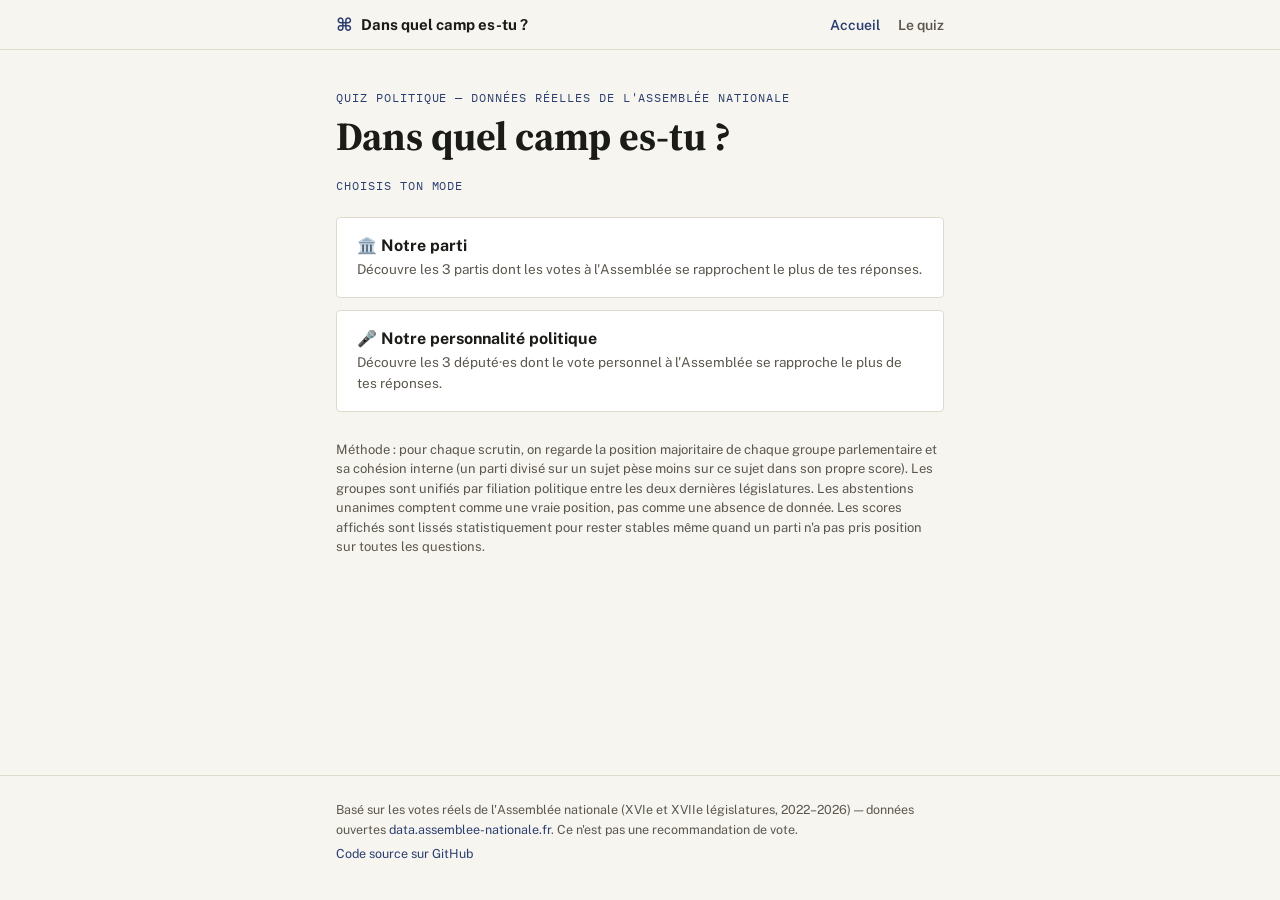
==== commit da2b5f6a: "Accueil allégé, questions encore généralisées, mode "personnalité" fonctionnel - Retire le bloc lede" ====
--- a/site/index.html
+++ b/site/index.html
@@ -18,28 +18,17 @@
   <section class="hero">
     <p class="eyebrow">Quiz politique — données réelles de l'Assemblée nationale</p>
     <h1>Dans quel camp es-tu ?</h1>
-    <p class="lede">17 questions simples sur des sujets concrets (retraites, fiscalité, immigration, écologie…). Pas de programme, pas de promesse : chaque réponse est comparée à un vote réel des député·es, pour trouver le camp qui a voté comme toi.</p>
 
-    <div class="principe">
-      <p><strong>Le principe :</strong> on compare tes opinions aux actes des partis, pas à leurs discours. Chaque question renvoie à un scrutin public réel de l'Assemblée nationale (2022–2026). Un lien « voir le vote » sous chaque question donne la source exacte.</p>
-    </div>
-
-    <div class="meta-box">
-      <div><div class="num">17</div><div class="lbl">questions</div></div>
-      <div><div class="num">11</div><div class="lbl">partis comparés</div></div>
-      <div><div class="num mono" style="font-size:15px">2022–26</div><div class="lbl">période couverte</div></div>
-    </div>
-
-    <p class="eyebrow" style="margin-top:28px">Choisis ton mode</p>
+    <p class="eyebrow" style="margin-top:20px">Choisis ton mode</p>
     <div class="mode-choice">
-      <a class="mode-card" href="quiz.html">
+      <a class="mode-card" href="quiz.html?mode=parti">
         <div class="mode-title">🏛️ Notre parti</div>
         <div class="mode-desc">Découvre les 3 partis dont les votes à l'Assemblée se rapprochent le plus de tes réponses.</div>
       </a>
-      <div class="mode-card disabled">
-        <div class="mode-title">🎤 Notre personnalité politique <span class="badge-soon">bientôt</span></div>
-        <div class="mode-desc">Comparaison au niveau d'un·e député·e ou d'une personnalité (ex. candidat·e 2027) — en préparation.</div>
-      </div>
+      <a class="mode-card" href="quiz.html?mode=perso">
+        <div class="mode-title">🎤 Notre personnalité politique</div>
+        <div class="mode-desc">Découvre les 3 député·es dont le vote personnel à l'Assemblée se rapproche le plus de tes réponses.</div>
+      </a>
     </div>
 
     <p class="footnote">Méthode : pour chaque scrutin, on regarde la position majoritaire de chaque groupe parlementaire et sa cohésion interne (un parti divisé sur un sujet pèse moins sur ce sujet dans son propre score). Les groupes sont unifiés par filiation politique entre les deux dernières législatures. Les abstentions unanimes comptent comme une vraie position, pas comme une absence de donnée. Les scores affichés sont lissés statistiquement pour rester stables même quand un parti n'a pas pris position sur toutes les questions.</p>
